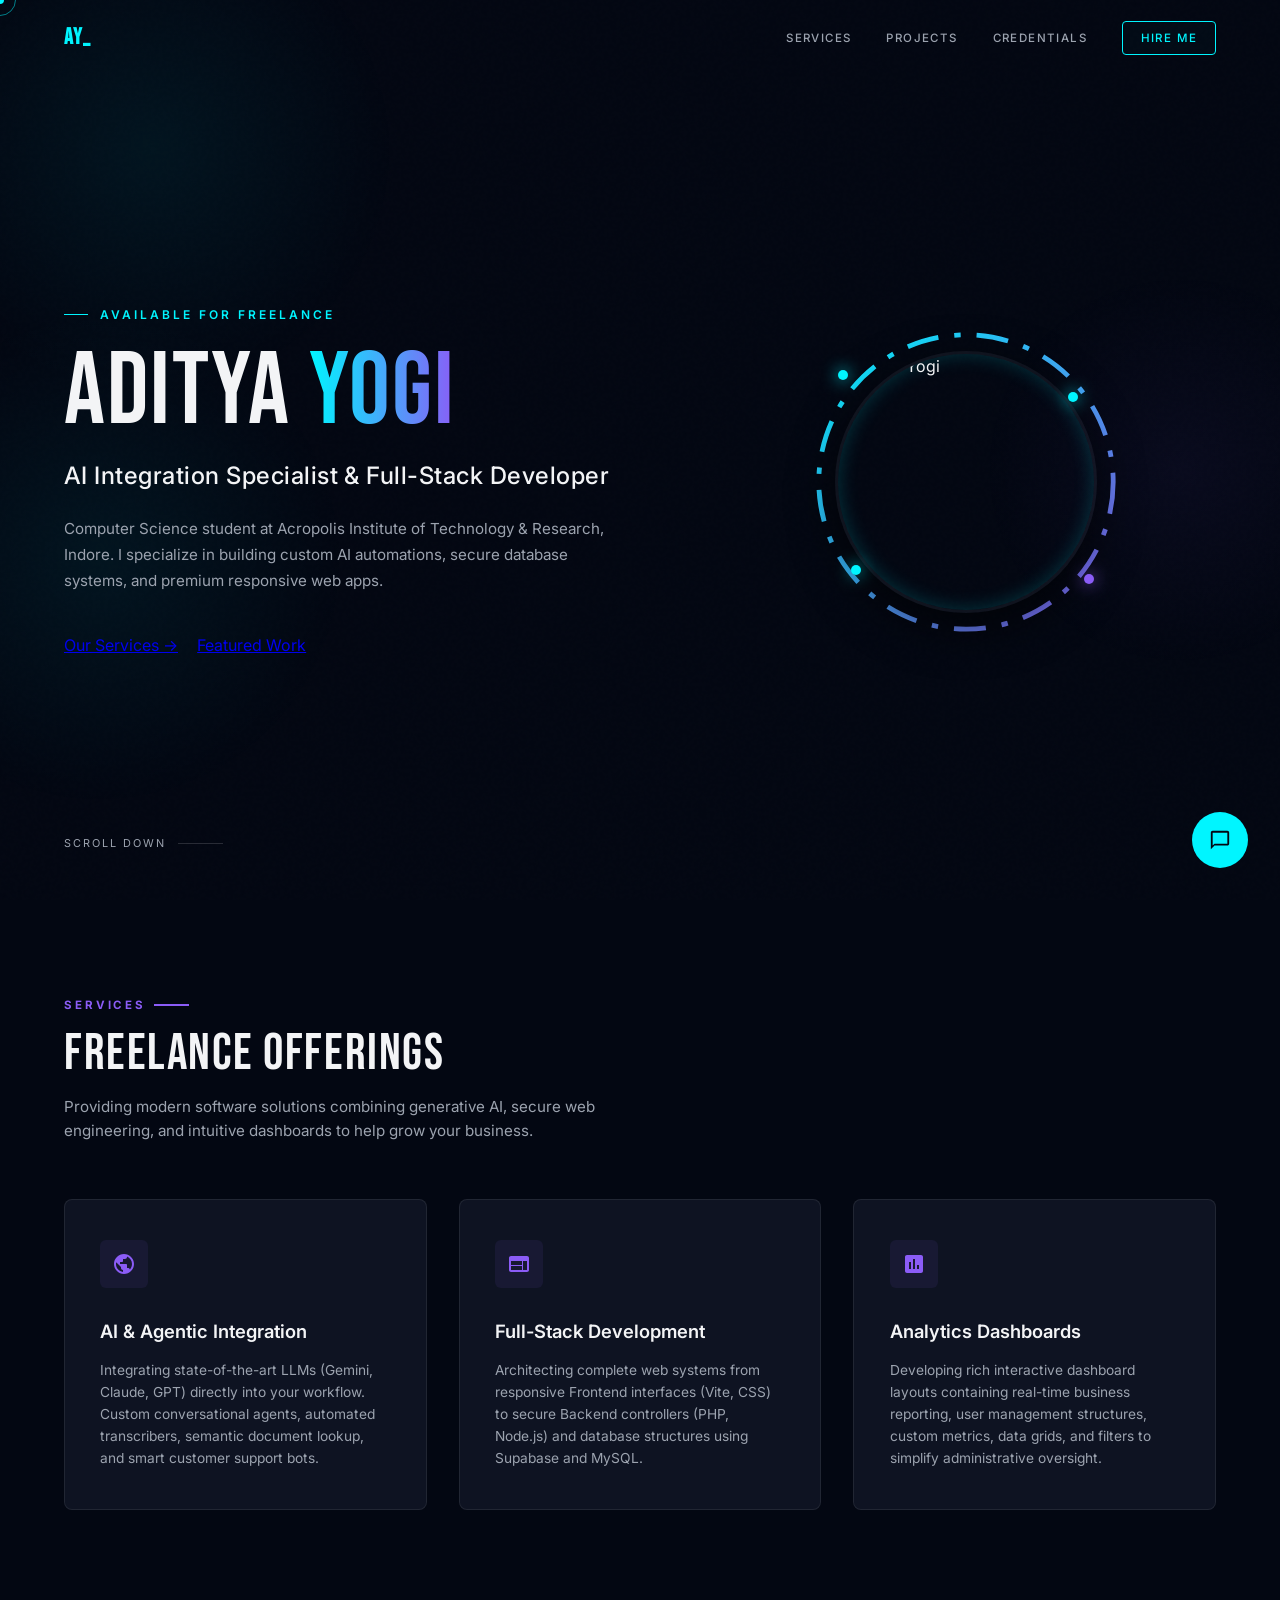
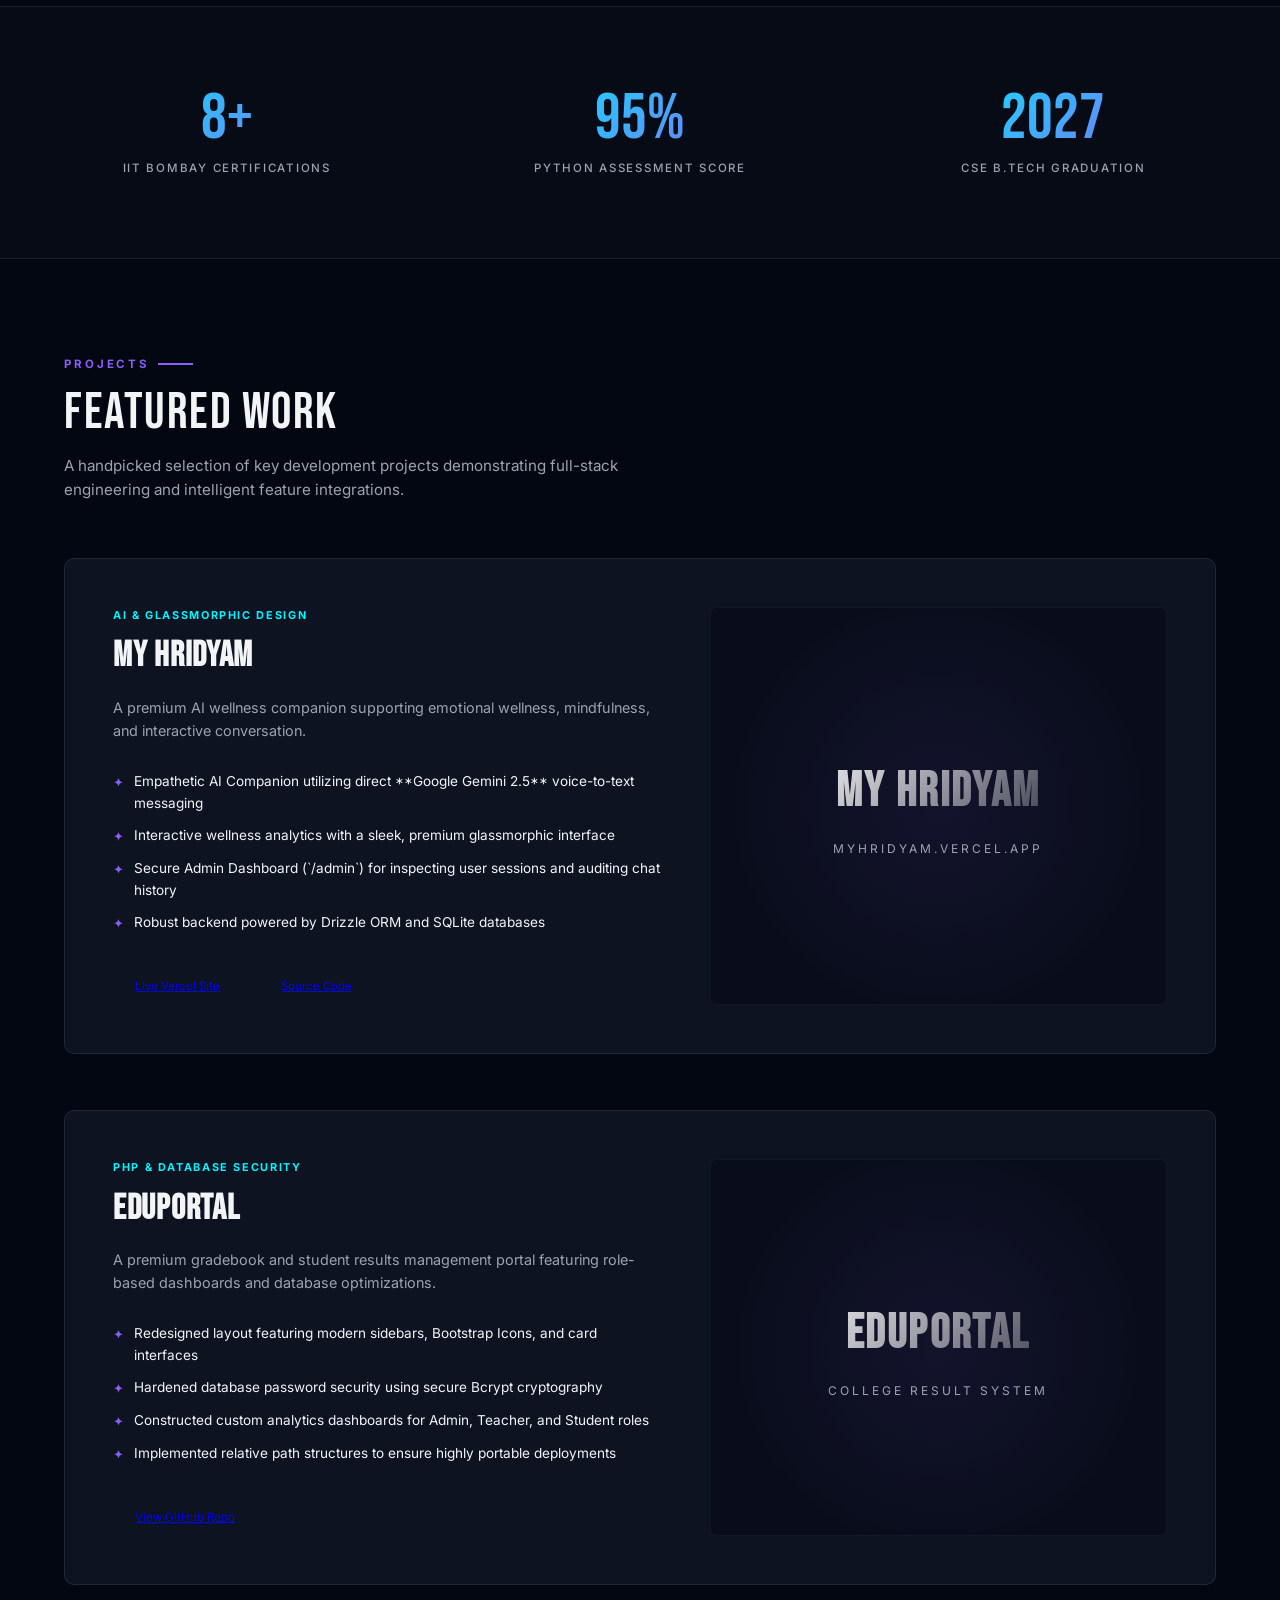
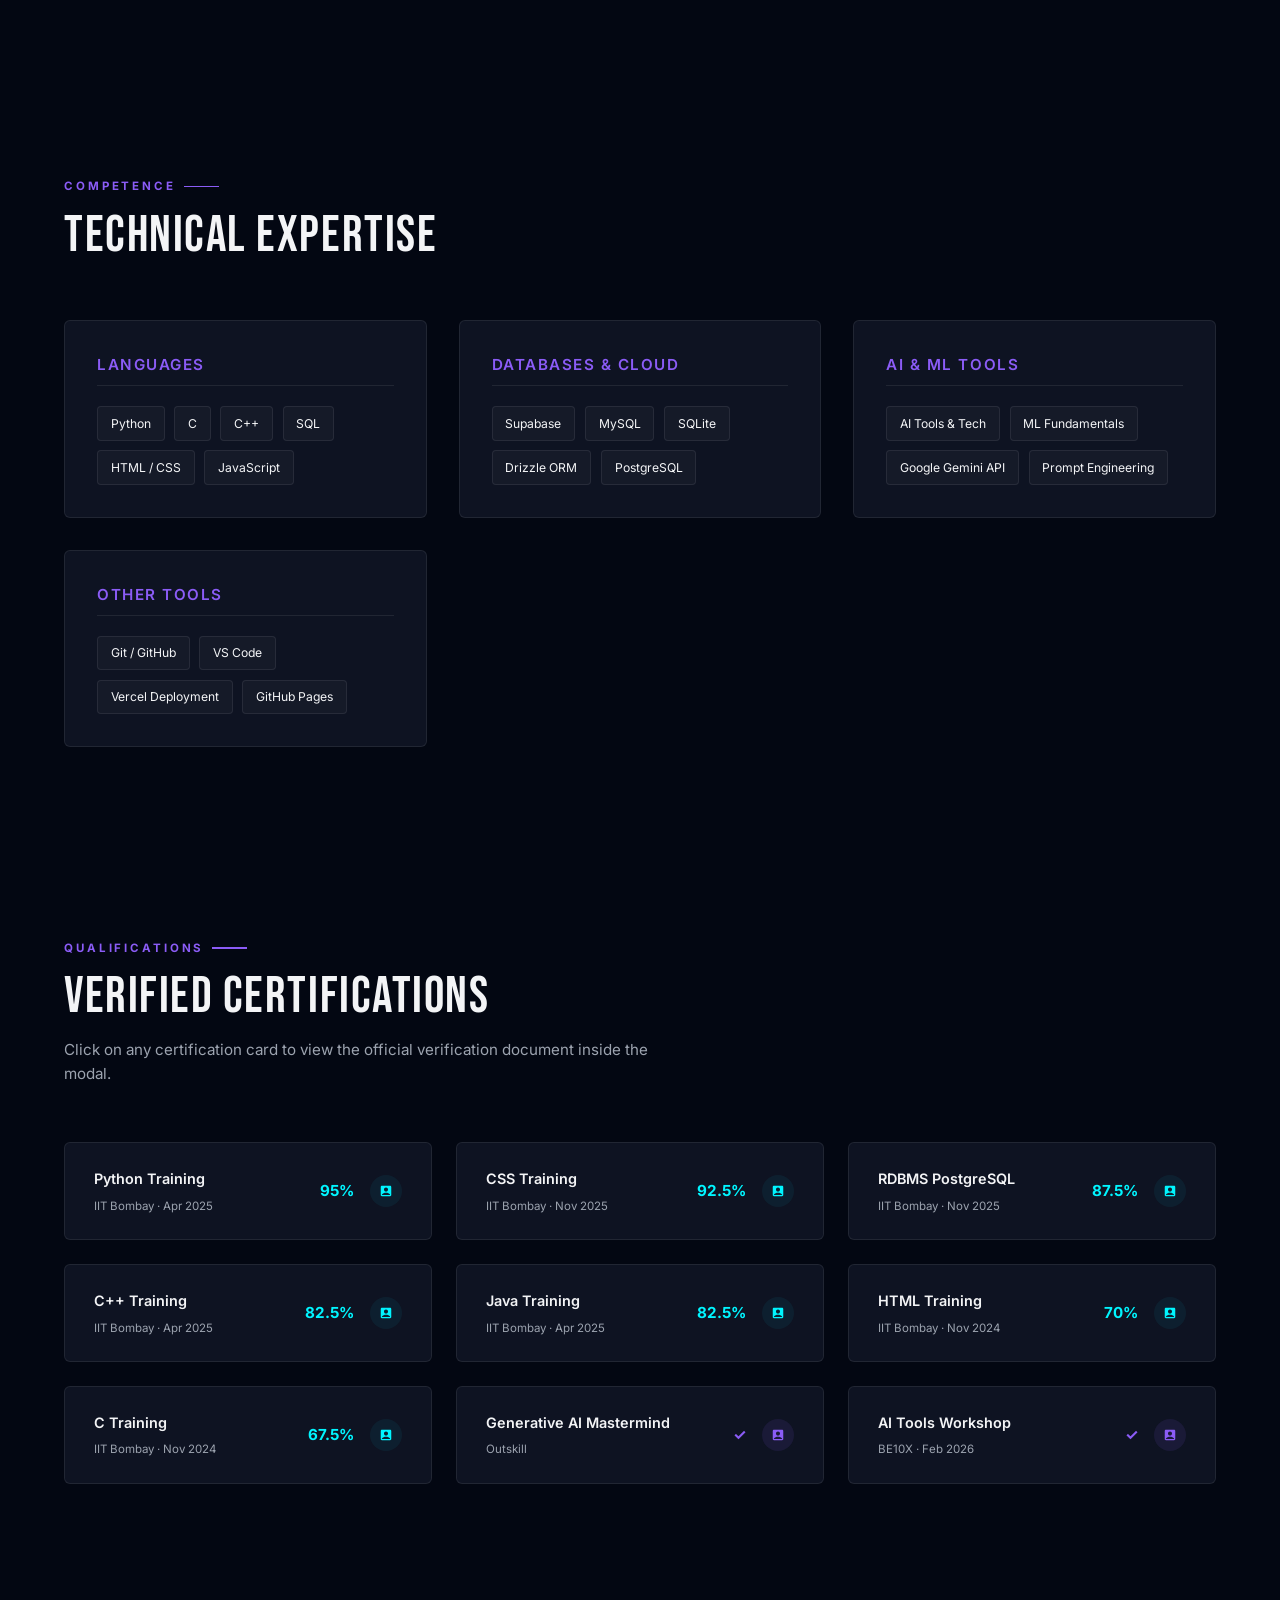
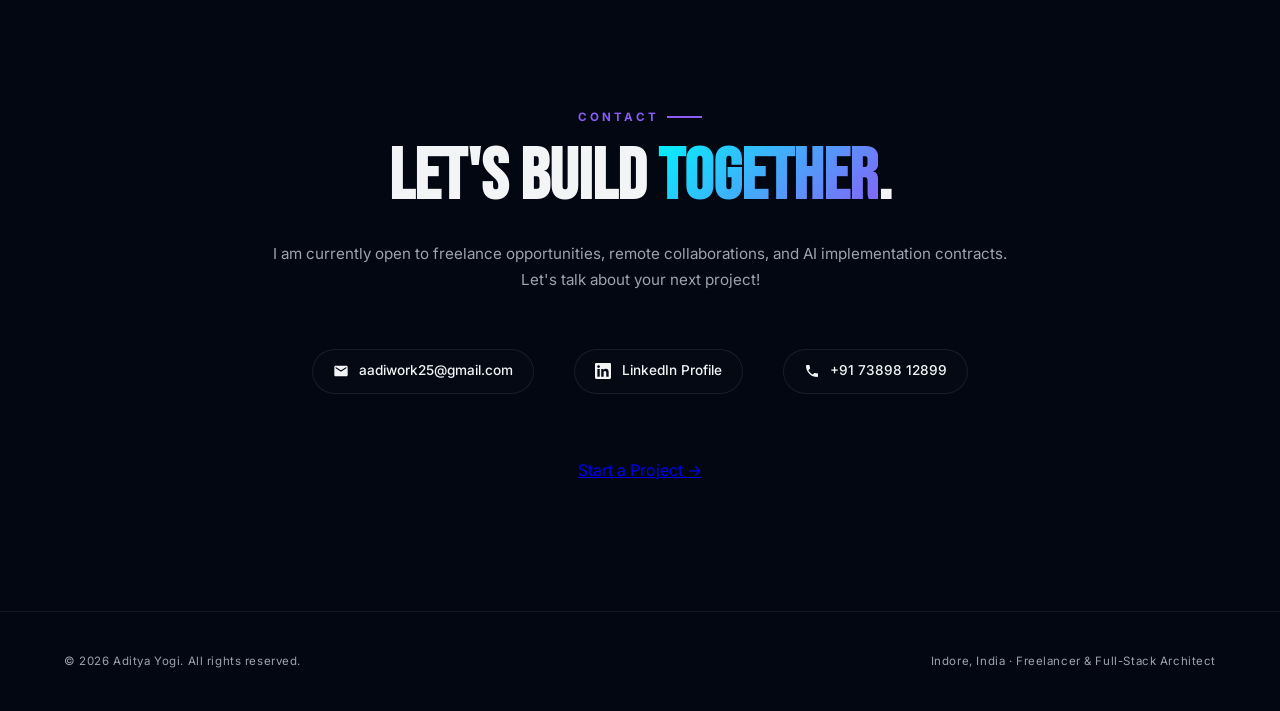
==== aditya_portfolio (2).html @ 7b8ff438 "feat: implement premium dark freelance portfolio with interactive chatbot and github avatar" ====
<!DOCTYPE html>
<html lang="en">
<head>
  <meta charset="UTF-8" />
  <meta name="viewport" content="width=device-width, initial-scale=1.0"/>
  <title>Aditya Yogi — AI Integration Specialist & Full-Stack Developer</title>
  <link href="https://fonts.googleapis.com/css2?family=Bebas+Neue&family=Inter:wght@300;400;500;600;700&display=swap" rel="stylesheet"/>
  <style>
    :root {
      --bg: #030712;
      --surface: #0b0f19;
      --surface-hover: #121829;
      --border: rgba(255, 255, 255, 0.08);
      --border-focus: #00f5ff;
      --accent: #00f5ff;
      --accent-rgb: 0, 245, 255;
      --accent2: #8b5cf6;
      --accent2-rgb: 139, 92, 246;
      --text: #f3f4f6;
      --text-muted: #9ca3af;
      --card: #0e1322;
      --font-title: 'Bebas Neue', sans-serif;
      --font-body: 'Inter', sans-serif;
    }

    *, *::before, *::after { box-sizing: border-box; margin: 0; padding: 0; }

    html { scroll-behavior: smooth; }

    body {
      background: var(--bg);
      color: var(--text);
      font-family: var(--font-body);
      overflow-x: hidden;
      cursor: none;
      line-height: 1.6;
    }

    /* Custom cursor */
    .cursor {
      width: 8px; height: 8px;
      background: var(--accent);
      border-radius: 50%;
      position: fixed; top: 0; left: 0;
      pointer-events: none;
      z-index: 9999;
      transform: translate(-50%, -50%);
      transition: transform 0.08s, width 0.2s, height 0.2s;
    }
    .cursor-ring {
      width: 32px; height: 32px;
      border: 1.5px solid var(--accent);
      border-radius: 50%;
      position: fixed; top: 0; left: 0;
      pointer-events: none;
      z-index: 9998;
      transform: translate(-50%, -50%);
      transition: transform 0.12s ease-out, width 0.3s, height 0.3s, border-color 0.3s;
      opacity: 0.5;
    }

    /* Noise overlay */
    body::before {
      content: '';
      position: fixed; inset: 0;
      background-image: url("data:image/svg+xml,%3Csvg viewBox='0 0 256 256' xmlns='http://www.w3.org/2000/svg'%3E%3Cfilter id='noise'%3E%3CfeTurbulence type='fractalNoise' baseFrequency='0.9' numOctaves='4' stitchTiles='stitch'/%3E%3C/filter%3E%3Crect width='100%25' height='100%25' filter='url(%23noise)' opacity='0.03'/%3E%3C/svg%3E");
      pointer-events: none; z-index: 0; opacity: 0.4;
    }

    /* Ambient glows */
    .radial-glow {
      position: absolute;
      width: 500px; height: 500px;
      border-radius: 50%;
      background: radial-gradient(circle, rgba(var(--accent-rgb), 0.06) 0%, transparent 70%);
      pointer-events: none;
      z-index: 0;
    }
    .radial-glow-2 {
      position: absolute;
      width: 400px; height: 400px;
      border-radius: 50%;
      background: radial-gradient(circle, rgba(var(--accent2-rgb), 0.05) 0%, transparent 70%);
      pointer-events: none;
      z-index: 0;
    }

    /* NAV */
    nav {
      position: fixed; top: 0; left: 0; right: 0;
      z-index: 100;
      padding: 1.25rem 4rem;
      display: flex; justify-content: space-between; align-items: center;
      border-bottom: 1px solid transparent;
      transition: border-color 0.3s, background 0.3s;
      backdrop-filter: blur(0px);
    }
    nav.scrolled {
      border-color: var(--border);
      background: rgba(4, 7, 18, 0.85);
      backdrop-filter: blur(16px);
    }
    .nav-logo {
      font-family: var(--font-title);
      font-weight: 800; font-size: 1.4rem;
      color: var(--accent);
      letter-spacing: 0.05em;
      text-decoration: none;
    }
    .nav-links { display: flex; gap: 2.2rem; align-items: center; }
    .nav-links a {
      color: var(--text-muted); text-decoration: none;
      font-size: 0.72rem; letter-spacing: 0.12em; text-transform: uppercase;
      font-weight: 500;
      transition: color 0.2s;
    }
    .nav-links a:hover { color: var(--accent); }
    
    .nav-links .btn-nav {
      border: 1px solid var(--accent);
      color: var(--accent);
      padding: 0.45rem 1.1rem;
      border-radius: 4px;
      transition: all 0.2s;
      background: rgba(0, 245, 255, 0.02);
    }
    .nav-links .btn-nav:hover {
      background: var(--accent);
      color: #030712;
      box-shadow: 0 0 15px rgba(0, 245, 255, 0.3);
    }

    /* SECTIONS */
    section {
      position: relative;
      z-index: 1;
      padding: 6rem 4rem;
      max-width: 1300px;
      margin: 0 auto;
    }

    /* HERO */
    #hero {
      min-height: 100vh;
      display: flex;
      flex-direction: column;
      justify-content: center;
      padding: 8rem 4rem 4rem;
      position: relative;
    }
    .hero-wrapper {
      display: grid;
      grid-template-columns: 1.1fr 0.9fr;
      gap: 2.5rem;
      align-items: center;
      width: 100%;
      z-index: 1;
    }
    .hero-content { max-width: 700px; }
    .hero-tag {
      font-size: 0.75rem; letter-spacing: 0.25em; text-transform: uppercase;
      color: var(--accent); margin-bottom: 1.25rem;
      display: flex; align-items: center; gap: 0.75rem;
      opacity: 0; transform: translateY(15px);
      animation: fadeUp 0.8s 0.2s forwards;
      font-weight: 600;
    }
    .hero-tag::before {
      content: ''; display: block; width: 24px; height: 1.5px; background: var(--accent);
    }
    h1.hero-name {
      font-family: var(--font-title);
      font-size: clamp(3.5rem, 8vw, 6.8rem);
      font-weight: 400;
      line-height: 0.95;
      letter-spacing: 0.02em;
      margin-bottom: 1rem;
      opacity: 0; transform: translateY(15px);
      animation: fadeUp 0.8s 0.4s forwards;
    }
    h1.hero-name span {
      background: linear-gradient(to right, var(--accent), var(--accent2));
      -webkit-background-clip: text;
      -webkit-text-fill-color: transparent;
    }
    .hero-title {
      font-size: clamp(1.1rem, 2vw, 1.5rem);
      font-weight: 500;
      color: var(--text);
      margin-bottom: 1.25rem;
      opacity: 0; transform: translateY(15px);
      animation: fadeUp 0.8s 0.5s forwards;
      letter-spacing: 0.02em;
    }
    .hero-desc {
      font-size: 0.95rem; color: var(--text-muted);
      max-width: 540px; line-height: 1.7;
      margin-bottom: 2.5rem;
      opacity: 0; transform: translateY(15px);
      animation: fadeUp 0.8s 0.6s forwards;
    }
    .hero-cta {
      display: flex; gap: 1.2rem; flex-wrap: wrap;
      opacity: 0; transform: translateY(15px);
      animation: fadeUp 0.8s 0.7s forwards;
    }

    /* Picture section */
    .hero-visual {
      display: flex;
      justify-content: center;
      align-items: center;
      position: relative;
      opacity: 0; transform: scale(0.95);
      animation: zoomIn 0.8s 0.5s forwards;
    }
    .avatar-container {
      position: relative;
      width: 320px;
      height: 320px;
      display: flex;
      justify-content: center;
      align-items: center;
    }
    @media (max-width: 480px) {
      .avatar-container {
        width: 250px;
        height: 250px;
      }
    }
    .avatar-frame {
      position: absolute;
      width: 82%;
      height: 82%;
      border-radius: 50%;
      overflow: hidden;
      border: 3.5px solid rgba(255, 255, 255, 0.05);
      box-shadow: 0 15px 45px rgba(0, 0, 0, 0.6), inset 0 0 20px rgba(0, 245, 255, 0.2);
      z-index: 2;
      transition: transform 0.5s cubic-bezier(0.25, 1, 0.5, 1), border-color 0.5s, box-shadow 0.5s;
    }
    .avatar-frame img {
      width: 100%;
      height: 100%;
      object-fit: cover;
      transition: transform 0.5s;
    }
    .avatar-container:hover .avatar-frame {
      border-color: var(--accent);
      transform: scale(1.03);
      box-shadow: 0 20px 50px rgba(0, 245, 255, 0.15);
    }
    .avatar-container:hover .avatar-frame img {
      transform: scale(1.08);
    }
    .avatar-glow {
      position: absolute;
      width: 100%;
      height: 100%;
      top: 0; left: 0;
      z-index: 1;
      animation: rotateGlow 22s linear infinite;
    }
    .avatar-container:hover .avatar-glow {
      animation-duration: 9s;
    }
    
    .avatar-node {
      position: absolute;
      width: 10px; height: 10px;
      background: var(--accent);
      border-radius: 50%;
      filter: drop-shadow(0 0 8px var(--accent));
      animation: floatNode 4.5s ease-in-out infinite;
      z-index: 3;
    }
    .node-1 { top: 15%; left: 10%; animation-delay: 0s; }
    .node-2 { bottom: 18%; right: 10%; background: var(--accent2); filter: drop-shadow(0 0 8px var(--accent2)); animation-delay: 1.5s; }
    .node-3 { top: 76%; left: 14%; animation-delay: 0.8s; }
    .node-4 { top: 22%; right: 15%; animation-delay: 2.2s; }

    @keyframes rotateGlow {
      from { transform: rotate(0deg); }
      to { transform: rotate(360deg); }
    }
    @keyframes floatNode {
      0%, 100% { transform: translateY(0) scale(1); opacity: 0.7; }
      50% { transform: translateY(-12px) scale(1.25); opacity: 1; }
    }
    @keyframes zoomIn {
      to { opacity: 1; transform: scale(1); }
    }

    @media (max-width: 900px) {
      .hero-wrapper {
        grid-template-columns: 1fr;
        gap: 3.5rem;
        text-align: center;
      }
      .hero-content {
        order: 1;
        margin: 0 auto;
      }
      .hero-tag {
        justify-content: center;
      }
      .hero-cta {
        justify-content: center;
      }
      .hero-visual {
        order: 2;
      }
    }
    
    .hero-scroll {
      position: absolute; bottom: 3rem; left: 4rem;
      font-size: 0.68rem; letter-spacing: 0.18em; text-transform: uppercase;
      color: var(--text-muted); display: flex; align-items: center; gap: 0.75rem;
      opacity: 0; animation: fadeUp 0.8s 1.1s forwards;
    }
    .scroll-line {
      width: 45px; height: 1.5px; background: rgba(255,255,255,0.15);
      position: relative; overflow: hidden;
    }
    .scroll-line::after {
      content: ''; position: absolute; left: -100%; top: 0;
      width: 100%; height: 100%; background: var(--accent);
      animation: scrollLine 2.5s ease-in-out infinite;
    }
    @keyframes scrollLine { 0% { left: -100%; } 50% { left: 100%; } 100% { left: 100%; } }

    @keyframes fadeUp {
      to { opacity: 1; transform: translateY(0); }
    }

    /* SECTION LAYOUTS */
    .section-header {
      margin-bottom: 3.5rem;
      display: flex;
      flex-direction: column;
    }
    .section-label {
      font-size: 0.72rem; letter-spacing: 0.25em; text-transform: uppercase;
      color: var(--accent2); margin-bottom: 0.75rem;
      font-weight: 700;
      display: flex; align-items: center; gap: 0.5rem;
    }
    .section-label::after {
      content: ''; display: block; width: 35px; height: 1.5px; background: var(--accent2);
    }
    .section-title {
      font-family: var(--font-title);
      font-size: clamp(2rem, 4.5vw, 3.2rem);
      font-weight: 400;
      letter-spacing: 0.03em;
      color: var(--text);
      line-height: 1.1;
    }
    .section-subtitle {
      font-size: 0.95rem;
      color: var(--text-muted);
      max-width: 600px;
      margin-top: 0.75rem;
    }

    /* SERVICES GRID */
    .services-grid {
      display: grid;
      grid-template-columns: repeat(auto-fit, minmax(320px, 1fr));
      gap: 2rem;
    }
    .service-card {
      background: var(--card);
      border: 1px solid var(--border);
      border-radius: 8px;
      padding: 2.5rem 2.2rem;
      transition: all 0.3s cubic-bezier(0.25, 0.8, 0.25, 1);
      position: relative;
      overflow: hidden;
    }
    .service-card::before {
      content: '';
      position: absolute; top: 0; left: 0; right: 0; height: 3px;
      background: linear-gradient(90deg, var(--accent), var(--accent2));
      opacity: 0;
      transition: opacity 0.3s;
    }
    .service-card:hover {
      transform: translateY(-5px);
      border-color: rgba(0, 245, 255, 0.25);
      box-shadow: 0 12px 30px rgba(0, 0, 0, 0.4);
    }
    .service-card:hover::before {
      opacity: 1;
    }
    .service-icon {
      width: 48px; height: 48px;
      background: rgba(139, 92, 246, 0.08);
      border-radius: 6px;
      display: flex; align-items: center; justify-content: center;
      margin-bottom: 1.8rem;
      color: var(--accent2);
      transition: background 0.3s, color 0.3s;
    }
    .service-card:hover .service-icon {
      background: rgba(0, 245, 255, 0.1);
      color: var(--accent);
    }
    .service-icon svg {
      width: 24px; height: 24px;
      fill: currentColor;
    }
    .service-card-title {
      font-size: 1.15rem;
      font-weight: 600;
      color: var(--text);
      margin-bottom: 0.8rem;
    }
    .service-card-desc {
      font-size: 0.86rem;
      color: var(--text-muted);
      line-height: 1.6;
    }

    /* STATS GRID */
    .stats-section {
      background: rgba(11, 15, 25, 0.6);
      border-top: 1px solid var(--border);
      border-bottom: 1px solid var(--border);
      padding: 4rem 2rem;
      backdrop-filter: blur(8px);
    }
    .stats-grid {
      max-width: 1200px;
      margin: 0 auto;
      display: grid;
      grid-template-columns: repeat(auto-fit, minmax(220px, 1fr));
      gap: 2.5rem;
      text-align: center;
    }
    .stat-card {
      padding: 1rem;
    }
    .stat-num {
      font-family: var(--font-title);
      font-size: clamp(3rem, 5vw, 4.2rem);
      color: var(--accent);
      line-height: 1;
      margin-bottom: 0.5rem;
      background: linear-gradient(135deg, var(--accent), var(--accent2));
      -webkit-background-clip: text;
      -webkit-text-fill-color: transparent;
    }
    .stat-label {
      font-size: 0.72rem;
      letter-spacing: 0.15em;
      text-transform: uppercase;
      color: var(--text-muted);
      font-weight: 500;
    }

    /* PROJECTS */
    .projects-grid {
      display: flex;
      flex-direction: column;
      gap: 3.5rem;
    }
    .project-card {
      background: var(--card);
      border: 1px solid var(--border);
      border-radius: 10px;
      padding: 3rem;
      transition: all 0.3s ease;
      display: grid;
      grid-template-columns: 1.2fr 1fr;
      gap: 3rem;
      position: relative;
    }
    @media (max-width: 900px) {
      .project-card {
        grid-template-columns: 1fr;
        gap: 2rem;
        padding: 2.2rem;
      }
    }
    .project-card:hover {
      border-color: rgba(139, 92, 246, 0.25);
      box-shadow: 0 15px 35px rgba(0, 0, 0, 0.5);
    }
    .project-info {
      display: flex;
      flex-direction: column;
      justify-content: center;
    }
    .project-tag {
      font-size: 0.68rem;
      text-transform: uppercase;
      letter-spacing: 0.15em;
      color: var(--accent);
      font-weight: 700;
      margin-bottom: 0.8rem;
    }
    .project-name {
      font-family: var(--font-title);
      font-size: 2.2rem;
      color: var(--text);
      line-height: 1.1;
      margin-bottom: 1.25rem;
      letter-spacing: 0.02em;
    }
    .project-desc {
      font-size: 0.9rem;
      color: var(--text-muted);
      margin-bottom: 1.8rem;
      line-height: 1.6;
    }
    .project-points {
      list-style: none;
      font-size: 0.85rem;
      color: var(--text);
      display: flex;
      flex-direction: column;
      gap: 0.65rem;
      margin-bottom: 2rem;
    }
    .project-points li {
      display: flex;
      gap: 0.65rem;
      align-items: flex-start;
    }
    .project-points li::before {
      content: '✦';
      color: var(--accent2);
      font-size: 0.8rem;
      margin-top: 2px;
    }
    .project-links {
      display: flex;
      gap: 1rem;
    }
    .project-links .btn {
      padding: 0.65rem 1.4rem;
      font-size: 0.72rem;
    }
    .project-visual {
      background: rgba(4, 7, 18, 0.4);
      border: 1px solid rgba(255, 255, 255, 0.04);
      border-radius: 6px;
      display: flex;
      align-items: center;
      justify-content: center;
      position: relative;
      overflow: hidden;
      min-height: 250px;
    }
    .project-visual::after {
      content: '';
      position: absolute; inset: 0;
      background: radial-gradient(circle at center, rgba(139, 92, 246, 0.08) 0%, transparent 70%);
      pointer-events: none;
    }
    .project-visual-text {
      text-align: center;
      z-index: 1;
      padding: 1.5rem;
    }
    .project-visual-text h3 {
      font-family: var(--font-title);
      font-size: 3rem;
      letter-spacing: 0.05em;
      background: linear-gradient(135deg, rgba(255,255,255,0.9), rgba(255,255,255,0.2));
      -webkit-background-clip: text;
      -webkit-text-fill-color: transparent;
      margin-bottom: 0.5rem;
    }
    .project-visual-text p {
      font-size: 0.75rem;
      text-transform: uppercase;
      letter-spacing: 0.25em;
      color: var(--text-muted);
    }

    /* SKILLS */
    .skills-grid {
      display: grid;
      grid-template-columns: repeat(auto-fit, minmax(280px, 1fr));
      gap: 2rem;
    }
    .skill-group {
      background: var(--card);
      border: 1px solid var(--border);
      border-radius: 6px;
      padding: 2rem;
    }
    .skill-group-title {
      font-size: 0.95rem;
      font-weight: 600;
      text-transform: uppercase;
      letter-spacing: 0.1em;
      color: var(--accent2);
      margin-bottom: 1.25rem;
      border-bottom: 1px solid var(--border);
      padding-bottom: 0.5rem;
    }
    .skill-tags {
      display: flex;
      flex-wrap: wrap;
      gap: 0.6rem;
    }
    .tag {
      font-size: 0.76rem;
      padding: 0.4rem 0.8rem;
      background: rgba(255, 255, 255, 0.03);
      border: 1px solid var(--border);
      border-radius: 4px;
      color: var(--text);
      transition: all 0.2s;
    }
    .tag:hover {
      border-color: var(--accent);
      background: rgba(0, 245, 255, 0.02);
      color: var(--accent);
    }

    /* CERTIFICATIONS */
    .cert-grid {
      display: grid;
      grid-template-columns: repeat(auto-fit, minmax(340px, 1fr));
      gap: 1.5rem;
    }
    @media (max-width: 480px) {
      .cert-grid {
        grid-template-columns: 1fr;
      }
    }
    .cert-card {
      background: var(--card);
      border: 1px solid var(--border);
      border-radius: 6px;
      padding: 1.5rem 1.8rem;
      display: flex;
      justify-content: space-between;
      align-items: center;
      transition: all 0.25s ease;
      cursor: none;
    }
    .cert-card:hover {
      transform: scale(1.02);
      border-color: var(--accent);
      box-shadow: 0 8px 24px rgba(0, 245, 255, 0.08);
    }
    .cert-card-left {
      display: flex;
      flex-direction: column;
      gap: 0.4rem;
    }
    .cert-name {
      font-size: 0.9rem;
      font-weight: 600;
      color: var(--text);
    }
    .cert-issuer {
      font-size: 0.72rem;
      color: var(--text-muted);
    }
    .cert-card-right {
      display: flex;
      align-items: center;
      gap: 1rem;
    }
    .cert-score {
      font-size: 0.95rem;
      font-weight: 700;
      color: var(--accent);
    }
    .cert-view-icon {
      width: 32px; height: 32px;
      background: rgba(0, 245, 255, 0.06);
      border-radius: 50%;
      display: flex; align-items: center; justify-content: center;
      transition: all 0.2s;
    }
    .cert-card:hover .cert-view-icon {
      background: var(--accent);
    }
    .cert-view-icon svg {
      width: 14px; height: 14px;
      fill: var(--accent);
      transition: fill 0.2s;
    }
    .cert-card:hover .cert-view-icon svg {
      fill: #030712;
    }

    /* Certificate Modal */
    .cert-modal-overlay {
      position: fixed; inset: 0;
      background: rgba(3, 7, 18, 0.85);
      backdrop-filter: blur(8px);
      z-index: 10000;
      display: flex; align-items: center; justify-content: center;
      opacity: 0; pointer-events: none;
      transition: opacity 0.3s ease;
      padding: 1.5rem;
    }
    .cert-modal-overlay.open {
      opacity: 1; pointer-events: all;
    }
    .cert-modal {
      background: var(--card);
      border: 1px solid var(--border);
      border-radius: 8px;
      max-width: 800px;
      width: 100%;
      overflow: hidden;
      transform: scale(0.95);
      transition: transform 0.3s cubic-bezier(0.34, 1.56, 0.64, 1);
      box-shadow: 0 25px 50px -12px rgba(0, 0, 0, 0.7);
    }
    .cert-modal-overlay.open .cert-modal {
      transform: scale(1);
    }
    .cert-modal-header {
      padding: 1rem 1.5rem;
      border-bottom: 1px solid var(--border);
      display: flex; justify-content: space-between; align-items: center;
      background: var(--surface);
    }
    .cert-modal-title {
      font-size: 0.95rem;
      font-weight: 600;
      color: var(--text);
    }
    .cert-modal-close {
      background: none; border: none; cursor: none;
      color: var(--text-muted); font-size: 1.2rem;
      transition: color 0.2s;
    }
    .cert-modal-close:hover { color: var(--accent); }
    .cert-modal-body {
      padding: 1.5rem;
      display: flex; justify-content: center;
      background: #030712;
    }
    .cert-modal-body img {
      width: 100%; height: auto; max-height: 70vh;
      object-fit: contain;
      border-radius: 4px;
    }

    /* CONTACT */
    #contact {
      padding: 8rem 4rem;
      text-align: center;
      position: relative;
    }
    .contact-inner {
      max-width: 750px;
      margin: 0 auto;
      z-index: 1;
      position: relative;
    }
    .contact-title {
      font-family: var(--font-title);
      font-size: clamp(3rem, 6vw, 4.5rem);
      line-height: 1.1;
      color: var(--text);
      margin-bottom: 1.5rem;
    }
    .contact-title span {
      background: linear-gradient(135deg, var(--accent), var(--accent2));
      -webkit-background-clip: text;
      -webkit-text-fill-color: transparent;
    }
    .contact-desc {
      font-size: 0.95rem;
      color: var(--text-muted);
      margin-bottom: 3.5rem;
      line-height: 1.7;
    }
    .contact-links {
      display: flex;
      justify-content: center;
      gap: 2.5rem;
      flex-wrap: wrap;
      margin-bottom: 4rem;
    }
    .contact-link {
      color: var(--text);
      text-decoration: none;
      font-size: 0.85rem;
      font-weight: 500;
      display: flex;
      align-items: center;
      gap: 0.65rem;
      transition: all 0.25s;
      cursor: none;
      padding: 0.65rem 1.25rem;
      border: 1px solid var(--border);
      border-radius: 30px;
      background: rgba(255, 255, 255, 0.01);
    }
    .contact-link:hover {
      border-color: var(--accent);
      color: var(--accent);
      box-shadow: 0 4px 15px rgba(0, 245, 255, 0.08);
      transform: translateY(-2px);
    }
    .contact-link svg {
      width: 16px; height: 16px;
      fill: currentColor;
    }

    /* FOOTER */
    footer {
      border-top: 1px solid var(--border);
      padding: 2.5rem 4rem;
      display: flex;
      justify-content: space-between;
      align-items: center;
      max-width: 1300px;
      margin: 0 auto;
      color: var(--text-muted);
      font-size: 0.72rem;
      letter-spacing: 0.05em;
    }
    @media (max-width: 600px) {
      footer {
        flex-direction: column;
        gap: 1rem;
        text-align: center;
        padding: 2rem;
      }
    }

    /* ── CHATBOT ── */
    /* Launcher */
    #chat-launcher {
      position: fixed; bottom: 2rem; right: 2rem; z-index: 1000;
      width: 56px; height: 56px; border-radius: 50%;
      background: var(--accent); border: none; cursor: none;
      display: flex; align-items: center; justify-content: center;
      box-shadow: 0 0 0 0 rgba(0, 245, 255, 0.4);
      animation: chatPulse 2.5s ease-in-out infinite;
      transition: transform 0.2s cubic-bezier(0.25, 0.8, 0.25, 1);
    }
    #chat-launcher:hover { transform: scale(1.08); }
    #chat-launcher svg { width: 22px; height: 22px; fill: #030712; }
    @keyframes chatPulse {
      0%, 100% { box-shadow: 0 0 0 0 rgba(0, 245, 255, 0.35); }
      50% { box-shadow: 0 0 0 12px rgba(0, 245, 255, 0); }
    }

    /* Window */
    #chat-window {
      position: fixed; bottom: 6rem; right: 2rem; z-index: 999;
      width: 360px; max-height: 520px;
      background: var(--surface);
      border: 1px solid var(--border);
      border-radius: 12px;
      display: flex; flex-direction: column;
      box-shadow: 0 24px 60px rgba(0,0,0,0.6);
      transform: scale(0.92) translateY(16px);
      opacity: 0; pointer-events: none;
      transition: transform 0.25s cubic-bezier(.34,1.56,.64,1), opacity 0.2s;
      overflow: hidden;
    }
    #chat-window.open { transform: scale(1) translateY(0); opacity: 1; pointer-events: all; }

    /* Header */
    .chat-header {
      padding: 1rem 1.25rem;
      border-bottom: 1px solid var(--border);
      display: flex; align-items: center; gap: 0.75rem;
      background: rgba(11, 15, 25, 0.7);
    }
    .chat-avatar {
      width: 36px; height: 36px; border-radius: 50%;
      background: linear-gradient(135deg, var(--accent), var(--accent2));
      display: flex; align-items: center; justify-content: center;
      font-family: var(--font-title); font-size: 1.15rem; color: #030712;
      flex-shrink: 0;
    }
    .chat-header-info { flex: 1; }
    .chat-header-name { font-size: 0.82rem; font-weight: 600; color: var(--text); }
    .chat-header-status {
      font-size: 0.65rem; color: var(--text-muted);
      display: flex; align-items: center; gap: 0.3rem; margin-top: 1px;
    }
    .status-dot {
      width: 5px; height: 5px; border-radius: 50%; background: #10b981;
      animation: blink 2s infinite;
    }
    @keyframes blink { 0%, 100%{opacity:1} 50%{opacity:0.4} }
    .chat-close {
      background: none; border: none; cursor: none;
      color: var(--text-muted); font-size: 1.1rem;
      padding: 0.25rem; transition: color 0.2s;
    }
    .chat-close:hover { color: var(--text); }

    /* Messages */
    .chat-messages {
      flex: 1; overflow-y: auto; padding: 1rem;
      display: flex; flex-direction: column; gap: 0.75rem;
      scroll-behavior: smooth;
      background: var(--bg);
    }
    .chat-messages::-webkit-scrollbar { width: 4px; }
    .chat-messages::-webkit-scrollbar-track { background: transparent; }
    .chat-messages::-webkit-scrollbar-thumb { background: var(--border); border-radius: 2px; }

    .msg { display: flex; gap: 0.5rem; max-width: 88%; animation: msgIn 0.25s ease-out; }
    @keyframes msgIn { from { opacity:0; transform: translateY(6px); } to { opacity:1; transform:none; } }
    .msg.user { align-self: flex-end; flex-direction: row-reverse; }
    .msg-bubble {
      padding: 0.6rem 0.85rem;
      border-radius: 10px;
      font-size: 0.78rem; line-height: 1.5;
    }
    .msg.bot .msg-bubble {
      background: var(--surface); color: var(--text);
      border: 1px solid var(--border);
      border-bottom-left-radius: 3px;
    }
    .msg.user .msg-bubble {
      background: var(--accent); color: #030712;
      font-weight: 500;
      border-bottom-right-radius: 3px;
    }

    /* Typing indicator */
    .typing-dots { display: flex; gap: 4px; padding: 0.6rem 0.85rem; }
    .typing-dots span {
      width: 5px; height: 5px; background: var(--text-muted);
      border-radius: 50%; animation: dot 1.2s infinite;
    }
    .typing-dots span:nth-child(2) { animation-delay: 0.2s; }
    .typing-dots span:nth-child(3) { animation-delay: 0.4s; }
    @keyframes dot { 0%,80%,100%{transform:scale(1);opacity:0.5} 40%{transform:scale(1.25);opacity:1} }

    /* Suggestions */
    .chat-suggestions {
      padding: 0.6rem 0.85rem;
      display: flex; gap: 0.4rem; flex-wrap: wrap;
      border-top: 1px solid var(--border);
      background: var(--surface);
    }
    .suggestion-chip {
      font-size: 0.65rem; padding: 0.35rem 0.7rem;
      border: 1px solid var(--border); border-radius: 20px;
      background: none; color: var(--text-muted); cursor: none;
      transition: all 0.2s; white-space: nowrap;
      font-weight: 500;
    }
    .suggestion-chip:hover { border-color: var(--accent); color: var(--accent); background: rgba(0, 245, 255, 0.01); }

    /* Input */
    .chat-input-row {
      padding: 0.65rem 0.85rem;
      display: flex; gap: 0.5rem; align-items: center;
      border-top: 1px solid var(--border);
      background: rgba(11, 15, 25, 0.9);
    }
    #chat-input {
      flex: 1; background: var(--bg);
      border: 1px solid var(--border); border-radius: 6px;
      padding: 0.5rem 0.75rem;
      font-family: var(--font-body); font-size: 0.78rem;
      color: var(--text); outline: none;
      transition: border-color 0.2s;
    }
    #chat-input::placeholder { color: var(--text-muted); }
    #chat-input:focus { border-color: var(--accent); }
    #chat-send {
      width: 32px; height: 32px; border-radius: 6px;
      background: var(--accent); border: none; cursor: none;
      display: flex; align-items: center; justify-content: center;
      transition: background 0.2s, transform 0.1s; flex-shrink: 0;
    }
    #chat-send:hover { background: #5df7ff; transform: scale(1.05); }
    #chat-send svg { width: 14px; height: 14px; fill: #030712; }

    /* Quick Links inside Chat */
    .chat-link-btn {
      display: inline-flex;
      align-items: center;
      gap: 0.4rem;
      padding: 0.4rem 0.75rem;
      background: rgba(139, 92, 246, 0.1);
      border: 1px solid rgba(139, 92, 246, 0.25);
      border-radius: 4px;
      color: #c084fc;
      text-decoration: none;
      font-size: 0.72rem;
      font-weight: 600;
      margin-top: 0.5rem;
      margin-right: 0.4rem;
      transition: all 0.2s;
      cursor: none;
    }
    .chat-link-btn:hover {
      background: var(--accent2);
      color: #fff;
    }
    
    /* Reveal effect styles */
    .reveal {
      opacity: 0;
      transform: translateY(30px);
      transition: opacity 0.8s ease-out, transform 0.8s ease-out;
    }
    .reveal.visible {
      opacity: 1;
      transform: translateY(0);
    }

    @media (max-width: 768px) {
      nav { padding: 1.25rem 2rem; }
      section { padding: 4rem 2rem; }
      #hero { padding: 6rem 2rem 3rem; }
      .hero-scroll { left: 2rem; }
    }
    @media (max-width: 480px) {
      #chat-window { width: calc(100vw - 2rem); right: 1rem; bottom: 5.5rem; }
      #chat-launcher { bottom: 1.2rem; right: 1.2rem; }
    }
  </style>
</head>
<body>

  <!-- Custom Cursor -->
  <div class="cursor" id="cursor"></div>
  <div class="cursor-ring" id="cursorRing"></div>

  <!-- Ambient Glows -->
  <div class="radial-glow" style="top: -100px; left: -100px;"></div>
  <div class="radial-glow-2" style="top: 30%; right: -100px;"></div>
  <div class="radial-glow" style="bottom: 10%; left: -150px;"></div>

  <!-- NAVBAR -->
  <nav id="navbar">
    <a href="#" class="nav-logo">AY_</a>
    <div class="nav-links">
      <a href="#services">Services</a>
      <a href="#projects">Projects</a>
      <a href="#certifications">Credentials</a>
      <a href="#contact" class="btn-nav">Hire Me</a>
    </div>
  </nav>

  <!-- HERO -->
  <section id="hero">
    <div class="hero-wrapper">
      <div class="hero-content">
        <div class="hero-tag">Available for Freelance</div>
        <h1 class="hero-name">Aditya <span>Yogi</span></h1>
        <div class="hero-title">AI Integration Specialist & Full-Stack Developer</div>
        <p class="hero-desc">
          Computer Science student at Acropolis Institute of Technology & Research, Indore. I specialize in building custom AI automations, secure database systems, and premium responsive web apps.
        </p>
        <div class="hero-cta">
          <a href="#services" class="btn btn-primary">Our Services →</a>
          <a href="#projects" class="btn btn-secondary">Featured Work</a>
        </div>
      </div>
      <div class="hero-visual">
        <div class="avatar-container">
          <div class="avatar-node node-1"></div>
          <div class="avatar-node node-2"></div>
          <div class="avatar-node node-3"></div>
          <div class="avatar-node node-4"></div>
          <svg class="avatar-glow" viewBox="0 0 100 100">
            <circle cx="50" cy="50" r="46" stroke="url(#cyan-purple)" stroke-width="1.5" fill="none" stroke-dasharray="10 5 2 5" />
            <defs>
              <linearGradient id="cyan-purple" x1="0%" y1="0%" x2="100%" y2="100%">
                <stop offset="0%" stop-color="var(--accent)" />
                <stop offset="100%" stop-color="var(--accent2)" />
              </linearGradient>
            </defs>
          </svg>
          <div class="avatar-frame">
            <img src="https://github.com/yogiaditya05.png" alt="Aditya Yogi" />
          </div>
        </div>
      </div>
    </div>
    <div class="hero-scroll">
      <span>Scroll Down</span>
      <div class="scroll-line"></div>
    </div>
  </section>

  <!-- SERVICES -->
  <section id="services">
    <div class="section-header reveal">
      <div class="section-label">Services</div>
      <h2 class="section-title">Freelance Offerings</h2>
      <p class="section-subtitle">
        Providing modern software solutions combining generative AI, secure web engineering, and intuitive dashboards to help grow your business.
      </p>
    </div>
    <div class="services-grid reveal">
      <div class="service-card">
        <div class="service-icon">
          <svg viewBox="0 0 24 24"><path d="M12 2C6.48 2 2 6.48 2 12s4.48 10 10 10 10-4.48 10-10S17.52 2 12 2zm-1 17.93c-3.95-.49-7-3.85-7-7.93 0-.62.08-1.21.21-1.79L9 15v1c0 1.1.9 2 2 2v1.93zm6.9-2.54c-.26-.81-1-1.39-1.9-1.39h-1v-3c0-.55-.45-1-1-1H8v-2h2c.55 0 1-.45 1-1V7h2c1.1 0 2-.9 2-2v-.41c2.93 1.19 5 4.06 5 7.41 0 2.08-.8 3.97-2.1 5.39z"/></svg>
        </div>
        <div class="service-card-title">AI & Agentic Integration</div>
        <div class="service-card-desc">
          Integrating state-of-the-art LLMs (Gemini, Claude, GPT) directly into your workflow. Custom conversational agents, automated transcribers, semantic document lookup, and smart customer support bots.
        </div>
      </div>
      <div class="service-card">
        <div class="service-icon">
          <svg viewBox="0 0 24 24"><path d="M20 4H4c-1.1 0-1.99.9-1.99 2L2 18c0 1.1.9 2 2 2h16c1.1 0 2-.9 2-2V6c0-1.1-.9-2-2-2zm-5 14H4v-4h11v4zm0-5H4V9h11v4zm5 5h-4V9h4v9z"/></svg>
        </div>
        <div class="service-card-title">Full-Stack Development</div>
        <div class="service-card-desc">
          Architecting complete web systems from responsive Frontend interfaces (Vite, CSS) to secure Backend controllers (PHP, Node.js) and database structures using Supabase and MySQL.
        </div>
      </div>
      <div class="service-card">
        <div class="service-icon">
          <svg viewBox="0 0 24 24"><path d="M19 3H5c-1.1 0-2 .9-2 2v14c0 1.1.9 2 2 2h14c1.1 0 2-.9 2-2V5c0-1.1-.9-2-2-2zM9 17H7v-7h2v7zm4 0h-2V7h2v10zm4 0h-2v-4h2v4z"/></svg>
        </div>
        <div class="service-card-title">Analytics Dashboards</div>
        <div class="service-card-desc">
          Developing rich interactive dashboard layouts containing real-time business reporting, user management structures, custom metrics, data grids, and filters to simplify administrative oversight.
        </div>
      </div>
    </div>
  </section>

  <!-- STATS -->
  <section class="stats-section">
    <div class="stats-grid">
      <div class="stat-card">
        <div class="stat-num">8+</div>
        <div class="stat-label">IIT Bombay Certifications</div>
      </div>
      <div class="stat-card">
        <div class="stat-num">95%</div>
        <div class="stat-label">Python Assessment Score</div>
      </div>
      <div class="stat-card">
        <div class="stat-num">2027</div>
        <div class="stat-label">CSE B.Tech Graduation</div>
      </div>
    </div>
  </section>

  <!-- PROJECTS -->
  <section id="projects">
    <div class="section-header reveal">
      <div class="section-label">Projects</div>
      <h2 class="section-title">Featured Work</h2>
      <p class="section-subtitle">
        A handpicked selection of key development projects demonstrating full-stack engineering and intelligent feature integrations.
      </p>
    </div>
    <div class="projects-grid">
      <!-- Project 1 -->
      <div class="project-card reveal">
        <div class="project-info">
          <div class="project-tag">AI & Glassmorphic Design</div>
          <h3 class="project-name">My Hridyam</h3>
          <p class="project-desc">
            A premium AI wellness companion supporting emotional wellness, mindfulness, and interactive conversation.
          </p>
          <ul class="project-points">
            <li>Empathetic AI Companion utilizing direct **Google Gemini 2.5** voice-to-text messaging</li>
            <li>Interactive wellness analytics with a sleek, premium glassmorphic interface</li>
            <li>Secure Admin Dashboard (`/admin`) for inspecting user sessions and auditing chat history</li>
            <li>Robust backend powered by Drizzle ORM and SQLite databases</li>
          </ul>
          <div class="project-links">
            <a href="https://myhridyam.vercel.app" target="_blank" class="btn btn-primary">Live Vercel Site</a>
            <a href="https://github.com/yogiaditya05/My-Hridyam" target="_blank" class="btn btn-secondary">Source Code</a>
          </div>
        </div>
        <div class="project-visual">
          <div class="project-visual-text">
            <h3>MY HRIDYAM</h3>
            <p>myhridyam.vercel.app</p>
          </div>
        </div>
      </div>

      <!-- Project 2 -->
      <div class="project-card reveal">
        <div class="project-info">
          <div class="project-tag">PHP & Database Security</div>
          <h3 class="project-name">EduPortal</h3>
          <p class="project-desc">
            A premium gradebook and student results management portal featuring role-based dashboards and database optimizations.
          </p>
          <ul class="project-points">
            <li>Redesigned layout featuring modern sidebars, Bootstrap Icons, and card interfaces</li>
            <li>Hardened database password security using secure Bcrypt cryptography</li>
            <li>Constructed custom analytics dashboards for Admin, Teacher, and Student roles</li>
            <li>Implemented relative path structures to ensure highly portable deployments</li>
          </ul>
          <div class="project-links">
            <a href="https://github.com/yogiaditya05/college-result-" target="_blank" class="btn btn-primary">View GitHub Repo</a>
          </div>
        </div>
        <div class="project-visual">
          <div class="project-visual-text">
            <h3>EDUPORTAL</h3>
            <p>COLLEGE RESULT SYSTEM</p>
          </div>
        </div>
      </div>
    </div>
  </section>

  <!-- SKILLS -->
  <section id="skills">
    <div class="section-header reveal">
      <div class="section-label">Competence</div>
      <h2 class="section-title">Technical Expertise</h2>
    </div>
    <div class="skills-grid reveal">
      <div class="skill-group">
        <div class="skill-group-title">Languages</div>
        <div class="skill-tags">
          <span class="tag">Python</span>
          <span class="tag">C</span>
          <span class="tag">C++</span>
          <span class="tag">SQL</span>
          <span class="tag">HTML / CSS</span>
          <span class="tag">JavaScript</span>
        </div>
      </div>
      <div class="skill-group">
        <div class="skill-group-title">Databases & Cloud</div>
        <div class="skill-tags">
          <span class="tag">Supabase</span>
          <span class="tag">MySQL</span>
          <span class="tag">SQLite</span>
          <span class="tag">Drizzle ORM</span>
          <span class="tag">PostgreSQL</span>
        </div>
      </div>
      <div class="skill-group">
        <div class="skill-group-title">AI & ML Tools</div>
        <div class="skill-tags">
          <span class="tag">AI Tools & Tech</span>
          <span class="tag">ML Fundamentals</span>
          <span class="tag">Google Gemini API</span>
          <span class="tag">Prompt Engineering</span>
        </div>
      </div>
      <div class="skill-group">
        <div class="skill-group-title">Other Tools</div>
        <div class="skill-tags">
          <span class="tag">Git / GitHub</span>
          <span class="tag">VS Code</span>
          <span class="tag">Vercel Deployment</span>
          <span class="tag">GitHub Pages</span>
        </div>
      </div>
    </div>
  </section>

  <!-- CERTIFICATIONS -->
  <section id="certifications">
    <div class="section-header reveal">
      <div class="section-label">Qualifications</div>
      <h2 class="section-title">Verified Certifications</h2>
      <p class="section-subtitle">
        Click on any certification card to view the official verification document inside the modal.
      </p>
    </div>
    <div class="cert-grid reveal">
      <div class="cert-card" onclick="openCert('python', 'Python 3.4.3 Training — IIT Bombay')">
        <div class="cert-card-left">
          <div class="cert-name">Python Training</div>
          <div class="cert-issuer">IIT Bombay · Apr 2025</div>
        </div>
        <div class="cert-card-right">
          <span class="cert-score">95%</span>
          <div class="cert-view-icon">
            <svg viewBox="0 0 24 24"><path d="M19 3H5c-1.1 0-2 .9-2 2v14c0 1.1.9 2 2 2h14c1.1 0 2-.9 2-2V5c0-1.1-.9-2-2-2zm-7 3c1.93 0 3.5 1.57 3.5 3.5S13.93 13 12 13s-3.5-1.57-3.5-3.5S10.07 6 12 6zm7 13H5v-.23c0-.62.28-1.2.76-1.58C7.47 15.82 9.64 15 12 15s4.53.82 6.24 2.19c.48.38.76.97.76 1.58V19z"/></svg>
          </div>
        </div>
      </div>
      <div class="cert-card" onclick="openCert('css', 'CSS Training — IIT Bombay')">
        <div class="cert-card-left">
          <div class="cert-name">CSS Training</div>
          <div class="cert-issuer">IIT Bombay · Nov 2025</div>
        </div>
        <div class="cert-card-right">
          <span class="cert-score">92.5%</span>
          <div class="cert-view-icon">
            <svg viewBox="0 0 24 24"><path d="M19 3H5c-1.1 0-2 .9-2 2v14c0 1.1.9 2 2 2h14c1.1 0 2-.9 2-2V5c0-1.1-.9-2-2-2zm-7 3c1.93 0 3.5 1.57 3.5 3.5S13.93 13 12 13s-3.5-1.57-3.5-3.5S10.07 6 12 6zm7 13H5v-.23c0-.62.28-1.2.76-1.58C7.47 15.82 9.64 15 12 15s4.53.82 6.24 2.19c.48.38.76.97.76 1.58V19z"/></svg>
          </div>
        </div>
      </div>
      <div class="cert-card" onclick="openCert('dbms', 'RDBMS PostgreSQL Training — IIT Bombay')">
        <div class="cert-card-left">
          <div class="cert-name">RDBMS PostgreSQL</div>
          <div class="cert-issuer">IIT Bombay · Nov 2025</div>
        </div>
        <div class="cert-card-right">
          <span class="cert-score">87.5%</span>
          <div class="cert-view-icon">
            <svg viewBox="0 0 24 24"><path d="M19 3H5c-1.1 0-2 .9-2 2v14c0 1.1.9 2 2 2h14c1.1 0 2-.9 2-2V5c0-1.1-.9-2-2-2zm-7 3c1.93 0 3.5 1.57 3.5 3.5S13.93 13 12 13s-3.5-1.57-3.5-3.5S10.07 6 12 6zm7 13H5v-.23c0-.62.28-1.2.76-1.58C7.47 15.82 9.64 15 12 15s4.53.82 6.24 2.19c.48.38.76.97.76 1.58V19z"/></svg>
          </div>
        </div>
      </div>
      <div class="cert-card" onclick="openCert('cpp', 'C++ Training — IIT Bombay')">
        <div class="cert-card-left">
          <div class="cert-name">C++ Training</div>
          <div class="cert-issuer">IIT Bombay · Apr 2025</div>
        </div>
        <div class="cert-card-right">
          <span class="cert-score">82.5%</span>
          <div class="cert-view-icon">
            <svg viewBox="0 0 24 24"><path d="M19 3H5c-1.1 0-2 .9-2 2v14c0 1.1.9 2 2 2h14c1.1 0 2-.9 2-2V5c0-1.1-.9-2-2-2zm-7 3c1.93 0 3.5 1.57 3.5 3.5S13.93 13 12 13s-3.5-1.57-3.5-3.5S10.07 6 12 6zm7 13H5v-.23c0-.62.28-1.2.76-1.58C7.47 15.82 9.64 15 12 15s4.53.82 6.24 2.19c.48.38.76.97.76 1.58V19z"/></svg>
          </div>
        </div>
      </div>
      <div class="cert-card" onclick="openCert('java', 'Java Training — IIT Bombay')">
        <div class="cert-card-left">
          <div class="cert-name">Java Training</div>
          <div class="cert-issuer">IIT Bombay · Apr 2025</div>
        </div>
        <div class="cert-card-right">
          <span class="cert-score">82.5%</span>
          <div class="cert-view-icon">
            <svg viewBox="0 0 24 24"><path d="M19 3H5c-1.1 0-2 .9-2 2v14c0 1.1.9 2 2 2h14c1.1 0 2-.9 2-2V5c0-1.1-.9-2-2-2zm-7 3c1.93 0 3.5 1.57 3.5 3.5S13.93 13 12 13s-3.5-1.57-3.5-3.5S10.07 6 12 6zm7 13H5v-.23c0-.62.28-1.2.76-1.58C7.47 15.82 9.64 15 12 15s4.53.82 6.24 2.19c.48.38.76.97.76 1.58V19z"/></svg>
          </div>
        </div>
      </div>
      <div class="cert-card" onclick="openCert('html', 'HTML Training — IIT Bombay')">
        <div class="cert-card-left">
          <div class="cert-name">HTML Training</div>
          <div class="cert-issuer">IIT Bombay · Nov 2024</div>
        </div>
        <div class="cert-card-right">
          <span class="cert-score">70%</span>
          <div class="cert-view-icon">
            <svg viewBox="0 0 24 24"><path d="M19 3H5c-1.1 0-2 .9-2 2v14c0 1.1.9 2 2 2h14c1.1 0 2-.9 2-2V5c0-1.1-.9-2-2-2zm-7 3c1.93 0 3.5 1.57 3.5 3.5S13.93 13 12 13s-3.5-1.57-3.5-3.5S10.07 6 12 6zm7 13H5v-.23c0-.62.28-1.2.76-1.58C7.47 15.82 9.64 15 12 15s4.53.82 6.24 2.19c.48.38.76.97.76 1.58V19z"/></svg>
          </div>
        </div>
      </div>
      <div class="cert-card" onclick="openCert('c', 'C Training — IIT Bombay')">
        <div class="cert-card-left">
          <div class="cert-name">C Training</div>
          <div class="cert-issuer">IIT Bombay · Nov 2024</div>
        </div>
        <div class="cert-card-right">
          <span class="cert-score">67.5%</span>
          <div class="cert-view-icon">
            <svg viewBox="0 0 24 24"><path d="M19 3H5c-1.1 0-2 .9-2 2v14c0 1.1.9 2 2 2h14c1.1 0 2-.9 2-2V5c0-1.1-.9-2-2-2zm-7 3c1.93 0 3.5 1.57 3.5 3.5S13.93 13 12 13s-3.5-1.57-3.5-3.5S10.07 6 12 6zm7 13H5v-.23c0-.62.28-1.2.76-1.58C7.47 15.82 9.64 15 12 15s4.53.82 6.24 2.19c.48.38.76.97.76 1.58V19z"/></svg>
          </div>
        </div>
      </div>
      <div class="cert-card" onclick="openCert('outskill', 'Generative AI Mastermind — Outskill')">
        <div class="cert-card-left">
          <div class="cert-name">Generative AI Mastermind</div>
          <div class="cert-issuer">Outskill</div>
        </div>
        <div class="cert-card-right">
          <span class="cert-score" style="color:var(--accent2)">✓</span>
          <div class="cert-view-icon" style="background:rgba(139,92,246,0.1)">
            <svg viewBox="0 0 24 24" style="fill:var(--accent2)"><path d="M19 3H5c-1.1 0-2 .9-2 2v14c0 1.1.9 2 2 2h14c1.1 0 2-.9 2-2V5c0-1.1-.9-2-2-2zm-7 3c1.93 0 3.5 1.57 3.5 3.5S13.93 13 12 13s-3.5-1.57-3.5-3.5S10.07 6 12 6zm7 13H5v-.23c0-.62.28-1.2.76-1.58C7.47 15.82 9.64 15 12 15s4.53.82 6.24 2.19c.48.38.76.97.76 1.58V19z"/></svg>
          </div>
        </div>
      </div>
      <div class="cert-card" onclick="openCert('be10x', 'AI Tools Workshop — BE10X')">
        <div class="cert-card-left">
          <div class="cert-name">AI Tools Workshop</div>
          <div class="cert-issuer">BE10X · Feb 2026</div>
        </div>
        <div class="cert-card-right">
          <span class="cert-score" style="color:var(--accent2)">✓</span>
          <div class="cert-view-icon" style="background:rgba(139,92,246,0.1)">
            <svg viewBox="0 0 24 24" style="fill:var(--accent2)"><path d="M19 3H5c-1.1 0-2 .9-2 2v14c0 1.1.9 2 2 2h14c1.1 0 2-.9 2-2V5c0-1.1-.9-2-2-2zm-7 3c1.93 0 3.5 1.57 3.5 3.5S13.93 13 12 13s-3.5-1.57-3.5-3.5S10.07 6 12 6zm7 13H5v-.23c0-.62.28-1.2.76-1.58C7.47 15.82 9.64 15 12 15s4.53.82 6.24 2.19c.48.38.76.97.76 1.58V19z"/></svg>
          </div>
        </div>
      </div>
    </div>
  </section>

  <!-- Certificate Modal -->
  <div class="cert-modal-overlay" id="certModal" onclick="closeCertIfOverlay(event)">
    <div class="cert-modal">
      <div class="cert-modal-header">
        <span class="cert-modal-title" id="certModalTitle"></span>
        <button class="cert-modal-close" onclick="closeCert()">✕</button>
      </div>
      <div class="cert-modal-body">
        <img id="certModalImg" src="" alt="Certificate" />
      </div>
    </div>
  </div>

  <!-- CONTACT -->
  <section id="contact">
    <div class="contact-inner reveal">
      <div class="section-label" style="justify-content:center">Contact</div>
      <h2 class="contact-title">Let's build <span>together</span>.</h2>
      <p class="contact-desc">
        I am currently open to freelance opportunities, remote collaborations, and AI implementation contracts. Let's talk about your next project!
      </p>
      <div class="contact-links">
        <a href="mailto:aadiwork25@gmail.com" class="contact-link">
          <svg viewBox="0 0 24 24"><path d="M20 4H4c-1.1 0-2 .9-2 2v12c0 1.1.9 2 2 2h16c1.1 0 2-.9 2-2V6c0-1.1-.9-2-2-2zm0 4l-8 5-8-5V6l8 5 8-5v2z"/></svg>
          aadiwork25@gmail.com
        </a>
        <a href="https://www.linkedin.com/in/aditya-yogi-b77319300" target="_blank" class="contact-link">
          <svg viewBox="0 0 24 24"><path d="M20.447 20.452h-3.554v-5.569c0-1.328-.027-3.037-1.852-3.037-1.853 0-2.136 1.445-2.136 2.939v5.667H9.351V9h3.414v1.561h.046c.477-.9 1.637-1.85 3.37-1.85 3.601 0 4.267 2.37 4.267 5.455v6.286zM5.337 7.433c-1.144 0-2.063-.926-2.063-2.065 0-1.138.92-2.063 2.063-2.063 1.14 0 2.064.925 2.064 2.063 0 1.139-.925 2.065-2.064 2.065zm1.782 13.019H3.555V9h3.564v11.452zM22.225 0H1.771C.792 0 0 .774 0 1.729v20.542C0 23.227.792 24 1.771 24h20.451C23.2 24 24 23.227 24 22.271V1.729C24 .774 23.2 0 22.222 0h.003z"/></svg>
          LinkedIn Profile
        </a>
        <a href="tel:+917389812899" class="contact-link">
          <svg viewBox="0 0 24 24"><path d="M6.62 10.79c1.44 2.83 3.76 5.14 6.59 6.59l2.2-2.2c.27-.27.67-.36 1.02-.24 1.12.37 2.33.57 3.57.57.55 0 1 .45 1 1V20c0 .55-.45 1-1 1-9.39 0-17-7.61-17-17 0-.55.45-1 1-1h3.5c.55 0 1 .45 1 1 0 1.25.2 2.45.57 3.57.11.35.03.74-.25 1.02l-2.2 2.2z"/></svg>
          +91 73898 12899
        </a>
      </div>
      <a href="mailto:aadiwork25@gmail.com" class="btn btn-primary">Start a Project →</a>
    </div>
  </section>

  <!-- FOOTER -->
  <footer>
    <span>© 2026 Aditya Yogi. All rights reserved.</span>
    <span>Indore, India · Freelancer & Full-Stack Architect</span>
  </footer>

  <!-- ── CHATBOT WINDOW ── -->
  <!-- Launcher button -->
  <button id="chat-launcher" title="Chat with Aditya">
    <svg viewBox="0 0 24 24"><path d="M20 2H4c-1.1 0-2 .9-2 2v18l4-4h14c1.1 0 2-.9 2-2V4c0-1.1-.9-2-2-2zm0 14H6l-2 2V4h16v12z"/></svg>
  </button>

  <!-- Chat window -->
  <div id="chat-window">
    <div class="chat-header">
      <div class="chat-avatar">AY</div>
      <div class="chat-header-info">
        <div class="chat-header-name">Aditya Yogi (Assistant)</div>
        <div class="chat-header-status"><span class="status-dot"></span> Online — offline logic enabled</div>
      </div>
      <button class="chat-close" id="chat-close">✕</button>
    </div>

    <div class="chat-messages" id="chat-messages"></div>

    <div class="chat-suggestions" id="chat-suggestions">
      <button class="suggestion-chip">About Aditya</button>
      <button class="suggestion-chip">Freelance Services</button>
      <button class="suggestion-chip">Featured Projects</button>
      <button class="suggestion-chip">How to Hire Aditya?</button>
    </div>

    <div class="chat-input-row" id="chat-input-row">
      <input type="text" id="chat-input" placeholder="Ask me anything..." maxlength="300" />
      <button id="chat-send">
        <svg viewBox="0 0 24 24"><path d="M2.01 21L23 12 2.01 3 2 10l15 2-15 2z"/></svg>
      </button>
    </div>
  </div>

  <script>
    // ── Custom Lag Cursor ──
    const cursor = document.getElementById('cursor');
    const ring = document.getElementById('cursorRing');
    let mx = 0, my = 0, rx = 0, ry = 0;
    
    document.addEventListener('mousemove', e => {
      mx = e.clientX;
      my = e.clientY;
      cursor.style.left = mx + 'px';
      cursor.style.top = my + 'px';
    });
    
    function animRing() {
      rx += (mx - rx) * 0.15;
      ry += (my - ry) * 0.15;
      ring.style.left = rx + 'px';
      ring.style.top = ry + 'px';
      requestAnimationFrame(animRing);
    }
    animRing();

    // Hover effect on links and buttons
    document.querySelectorAll('a, button, .btn, .cert-card').forEach(el => {
      el.addEventListener('mouseenter', () => {
        ring.style.width = '48px';
        ring.style.height = '48px';
        ring.style.borderColor = 'var(--accent)';
        ring.style.opacity = '0.9';
        cursor.style.transform = 'translate(-50%, -50%) scale(1.5)';
      });
      el.addEventListener('mouseleave', () => {
        ring.style.width = '32px';
        ring.style.height = '32px';
        ring.style.borderColor = 'var(--accent)';
        ring.style.opacity = '0.5';
        cursor.style.transform = 'translate(-50%, -50%) scale(1)';
      });
    });

    // ── Scroll Scrolled Nav and Reveal Animations ──
    window.addEventListener('scroll', () => {
      document.getElementById('navbar').classList.toggle('scrolled', window.scrollY > 40);
    });

    const reveals = document.querySelectorAll('.reveal');
    const obs = new IntersectionObserver(entries => {
      entries.forEach(e => {
        if (e.isIntersecting) {
          e.target.classList.add('visible');
          obs.unobserve(e.target);
        }
      });
    }, { threshold: 0.1 });
    reveals.forEach(el => obs.observe(el));

    // ── Certificate Modal ──
    const CERT_DATA = {"python": "[data-uri]", "cpp": "[data-uri]", "c": "[data-uri]", "java": "[data-uri]", "html": "[data-uri]", "css": "[data-uri]", "dbms": "[data-uri]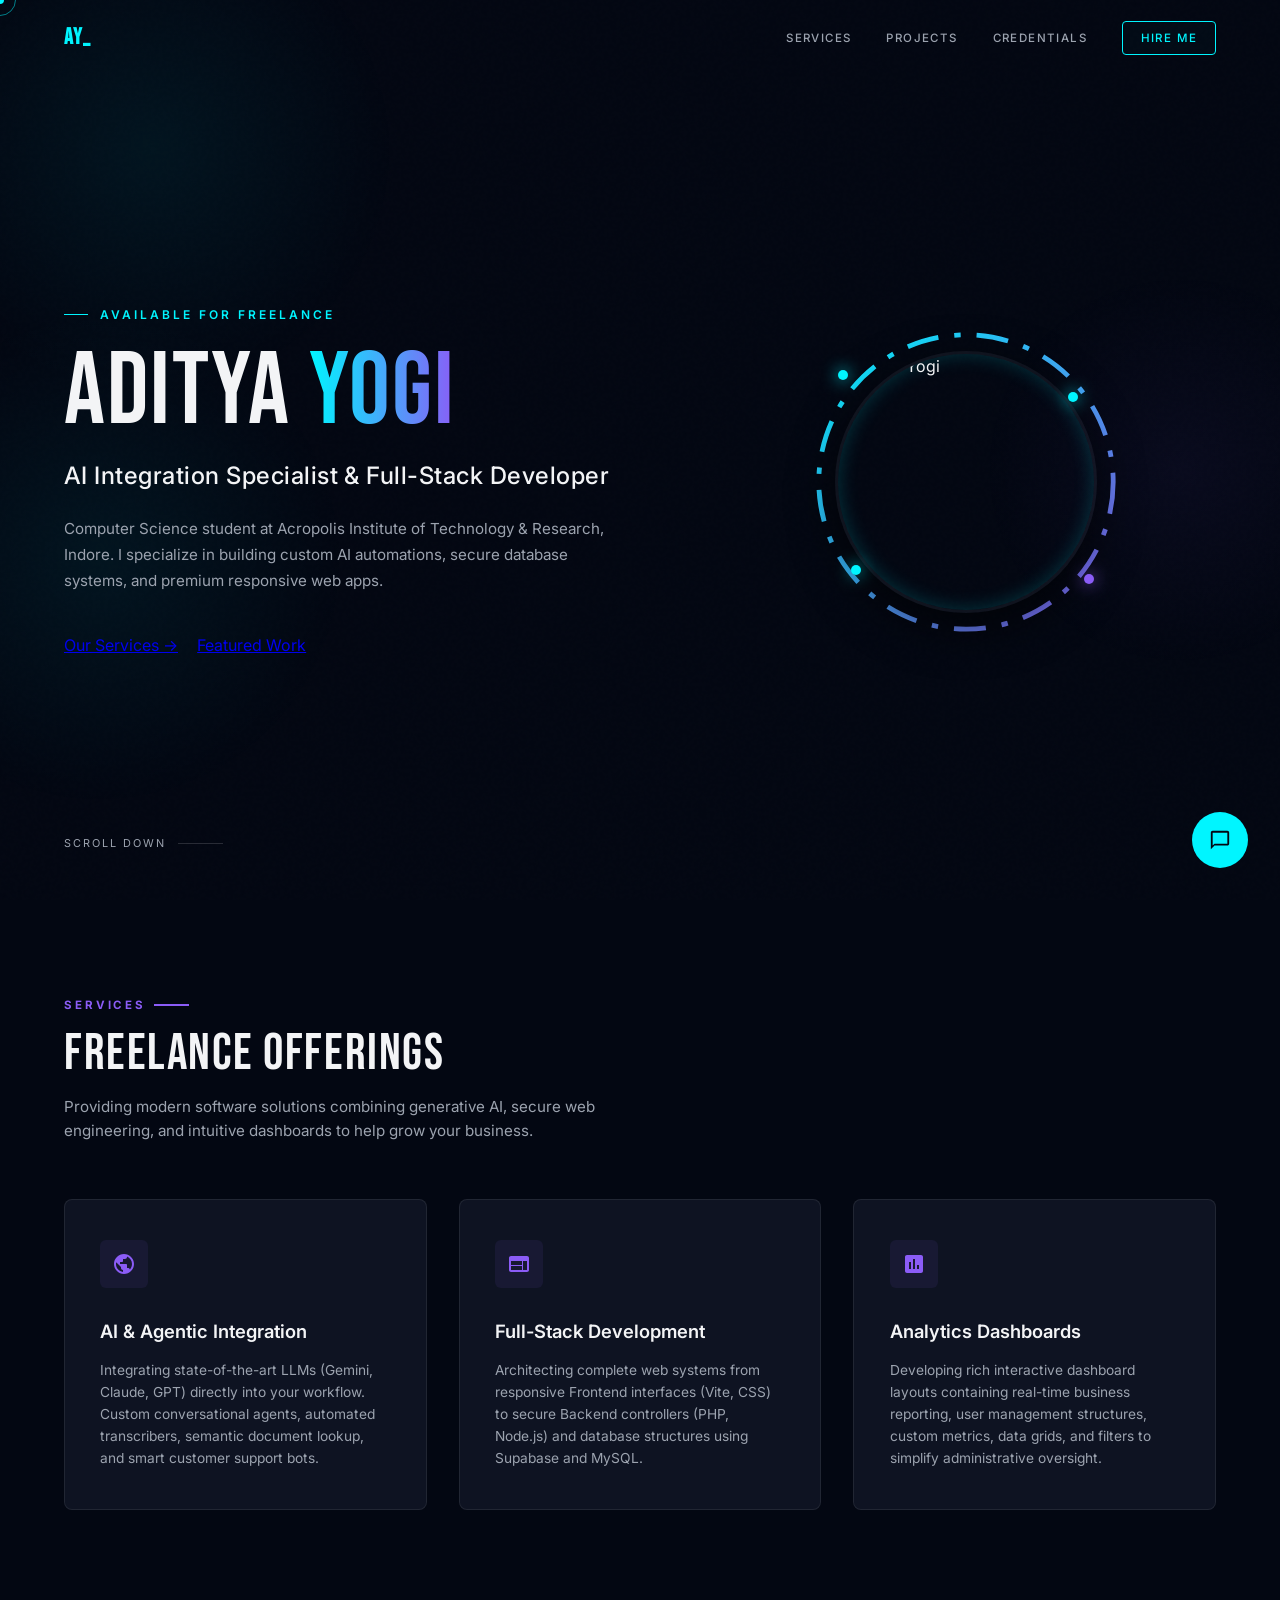
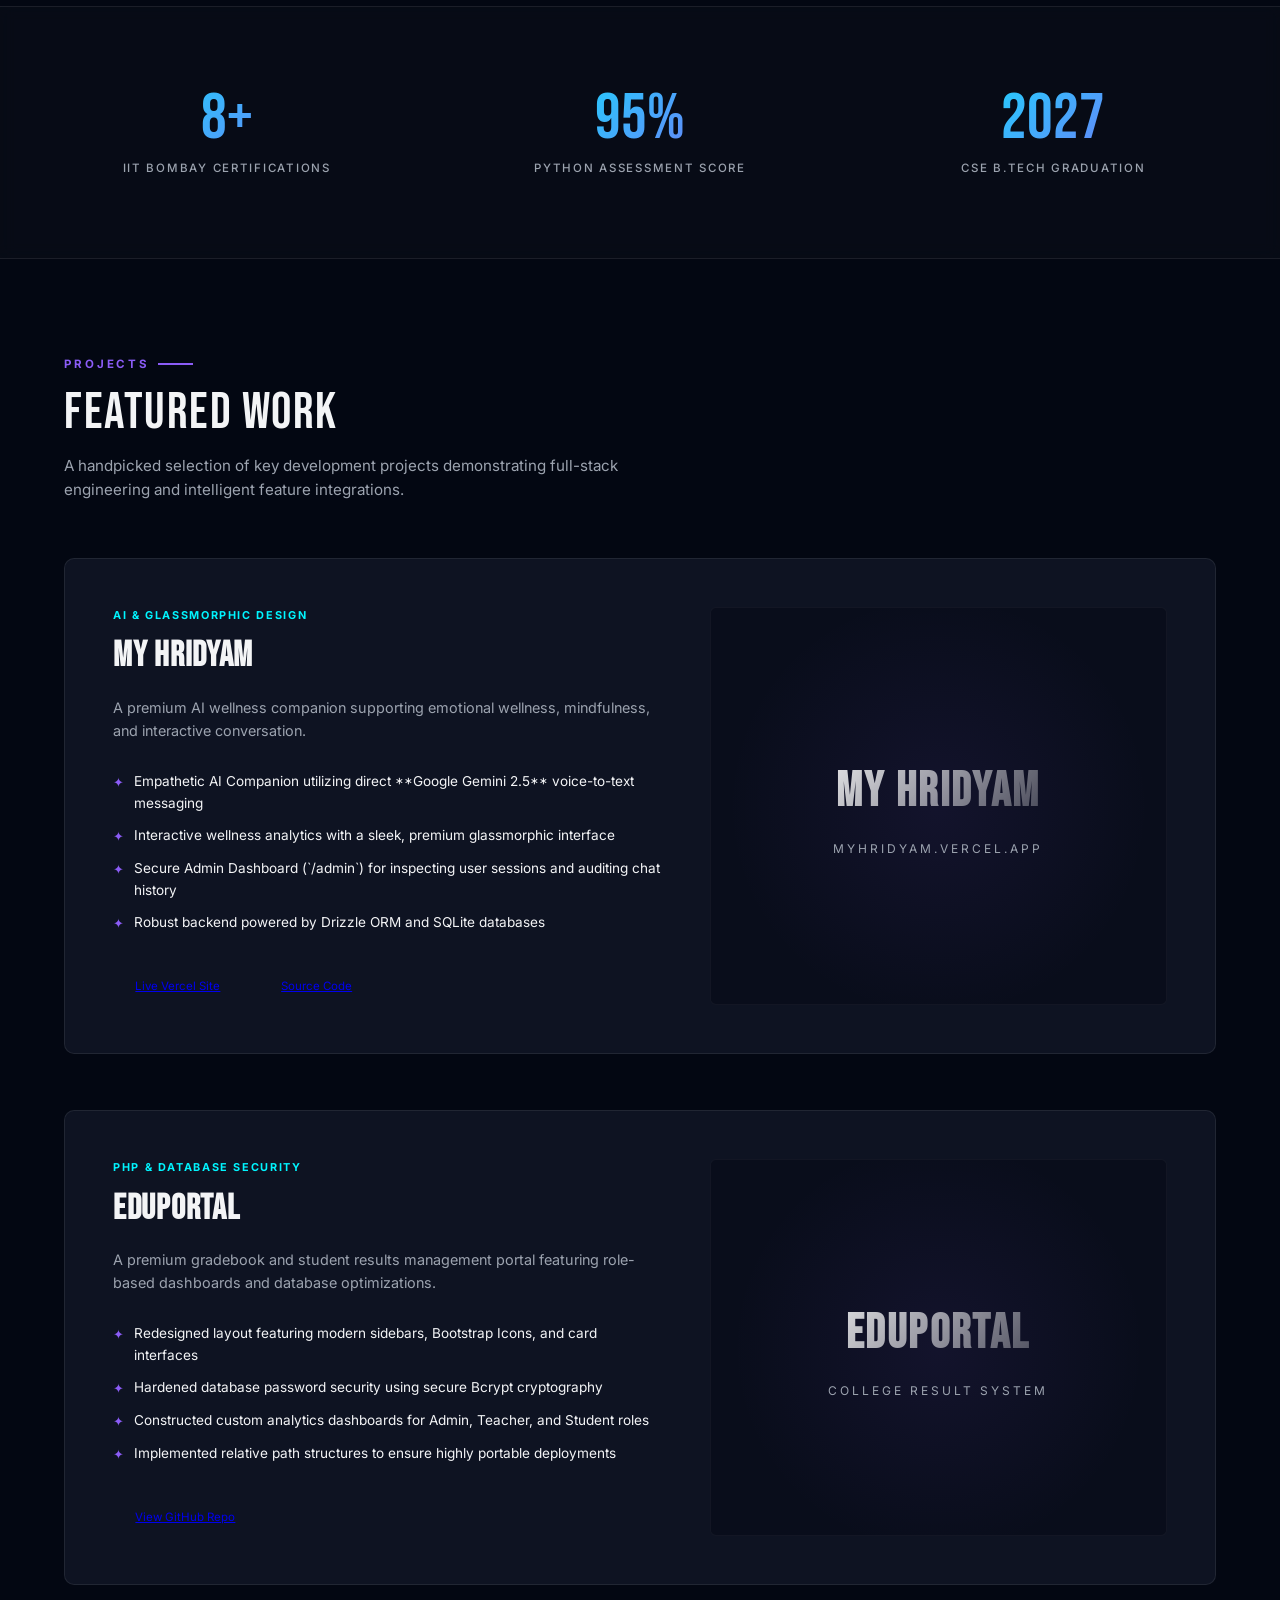
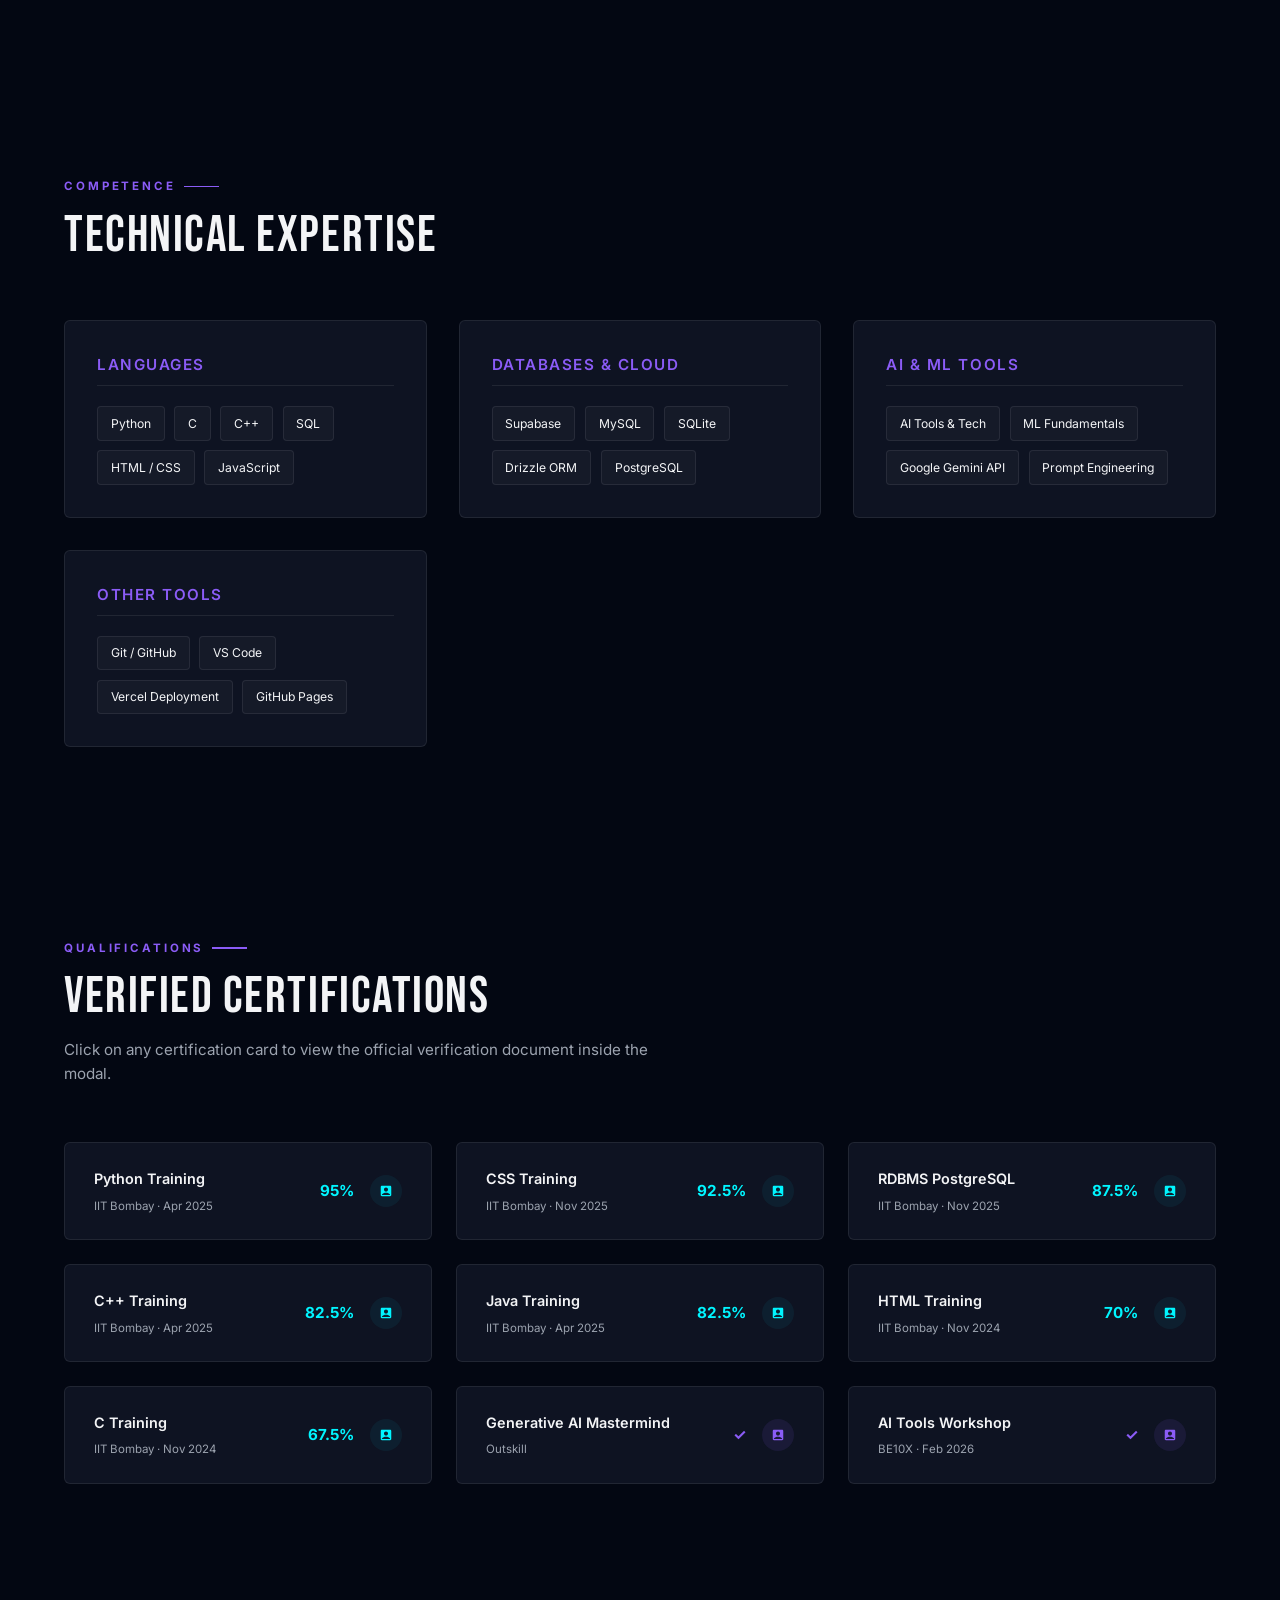
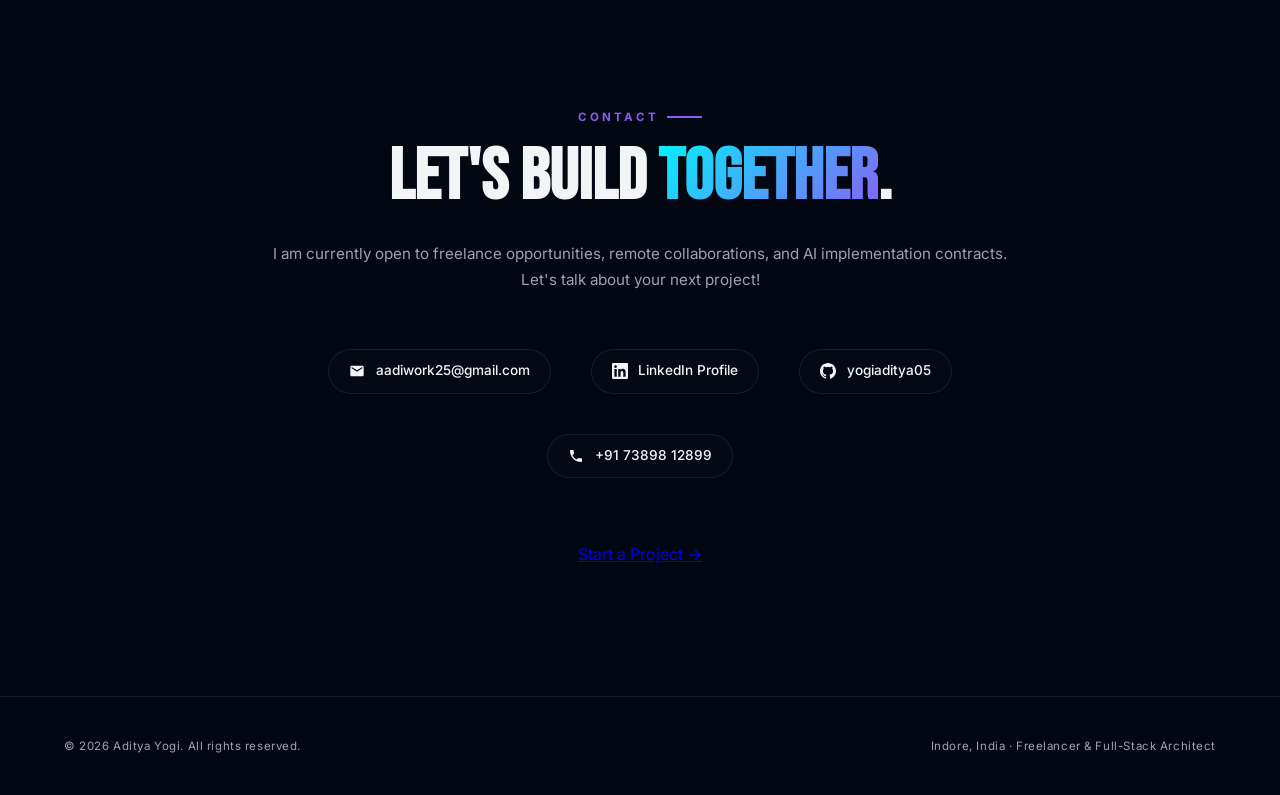
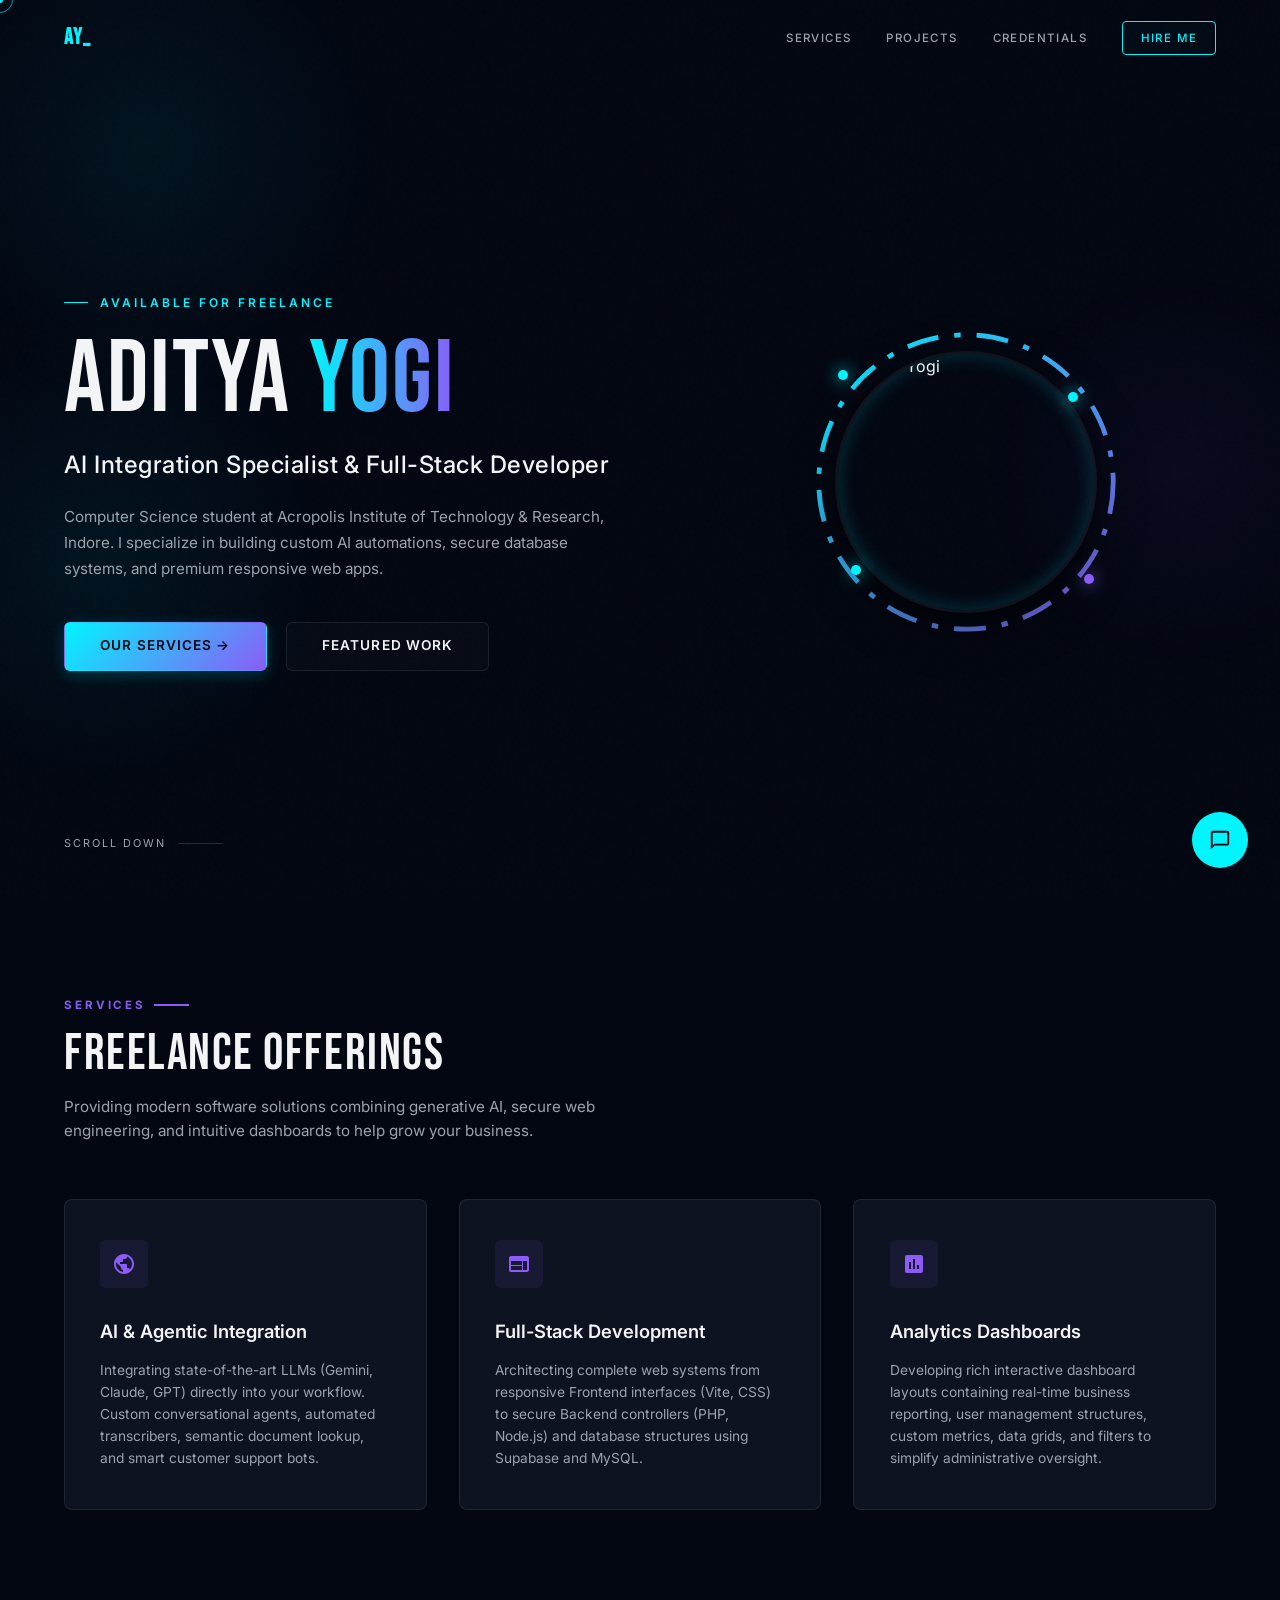
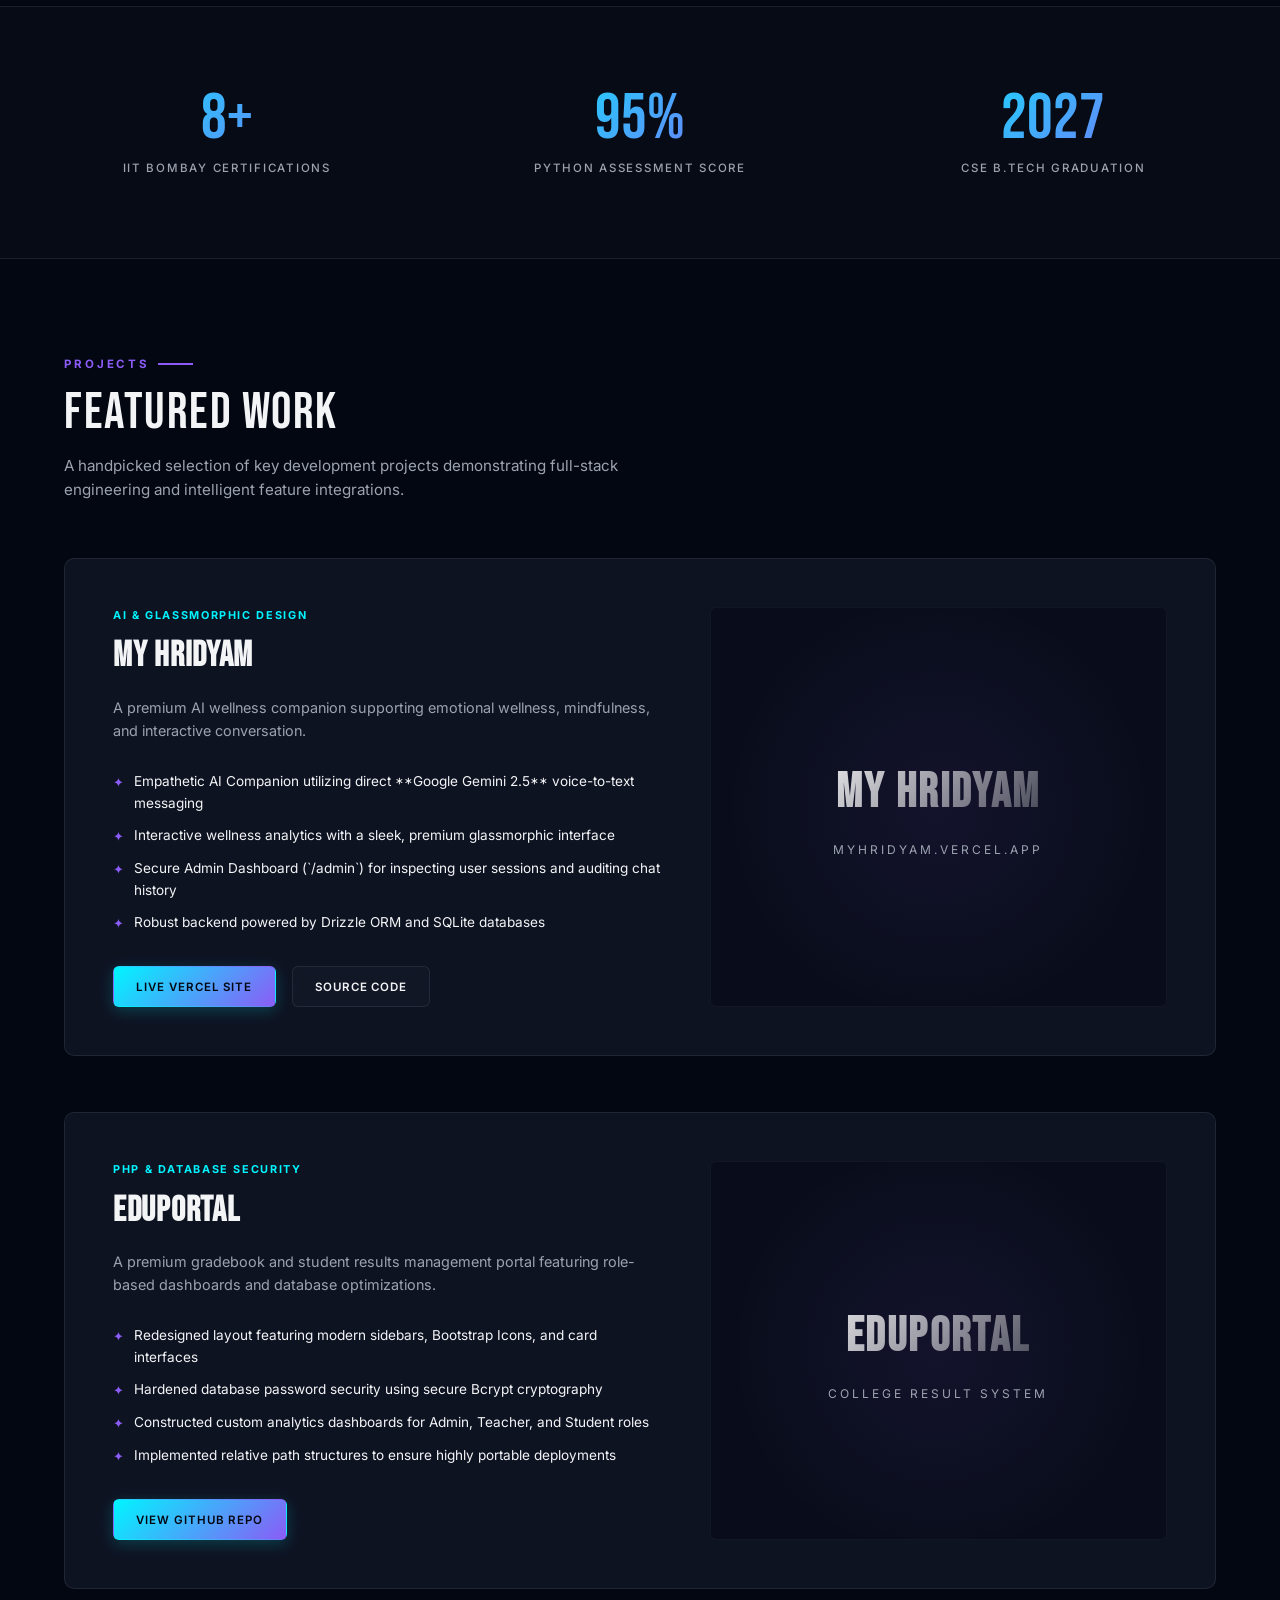
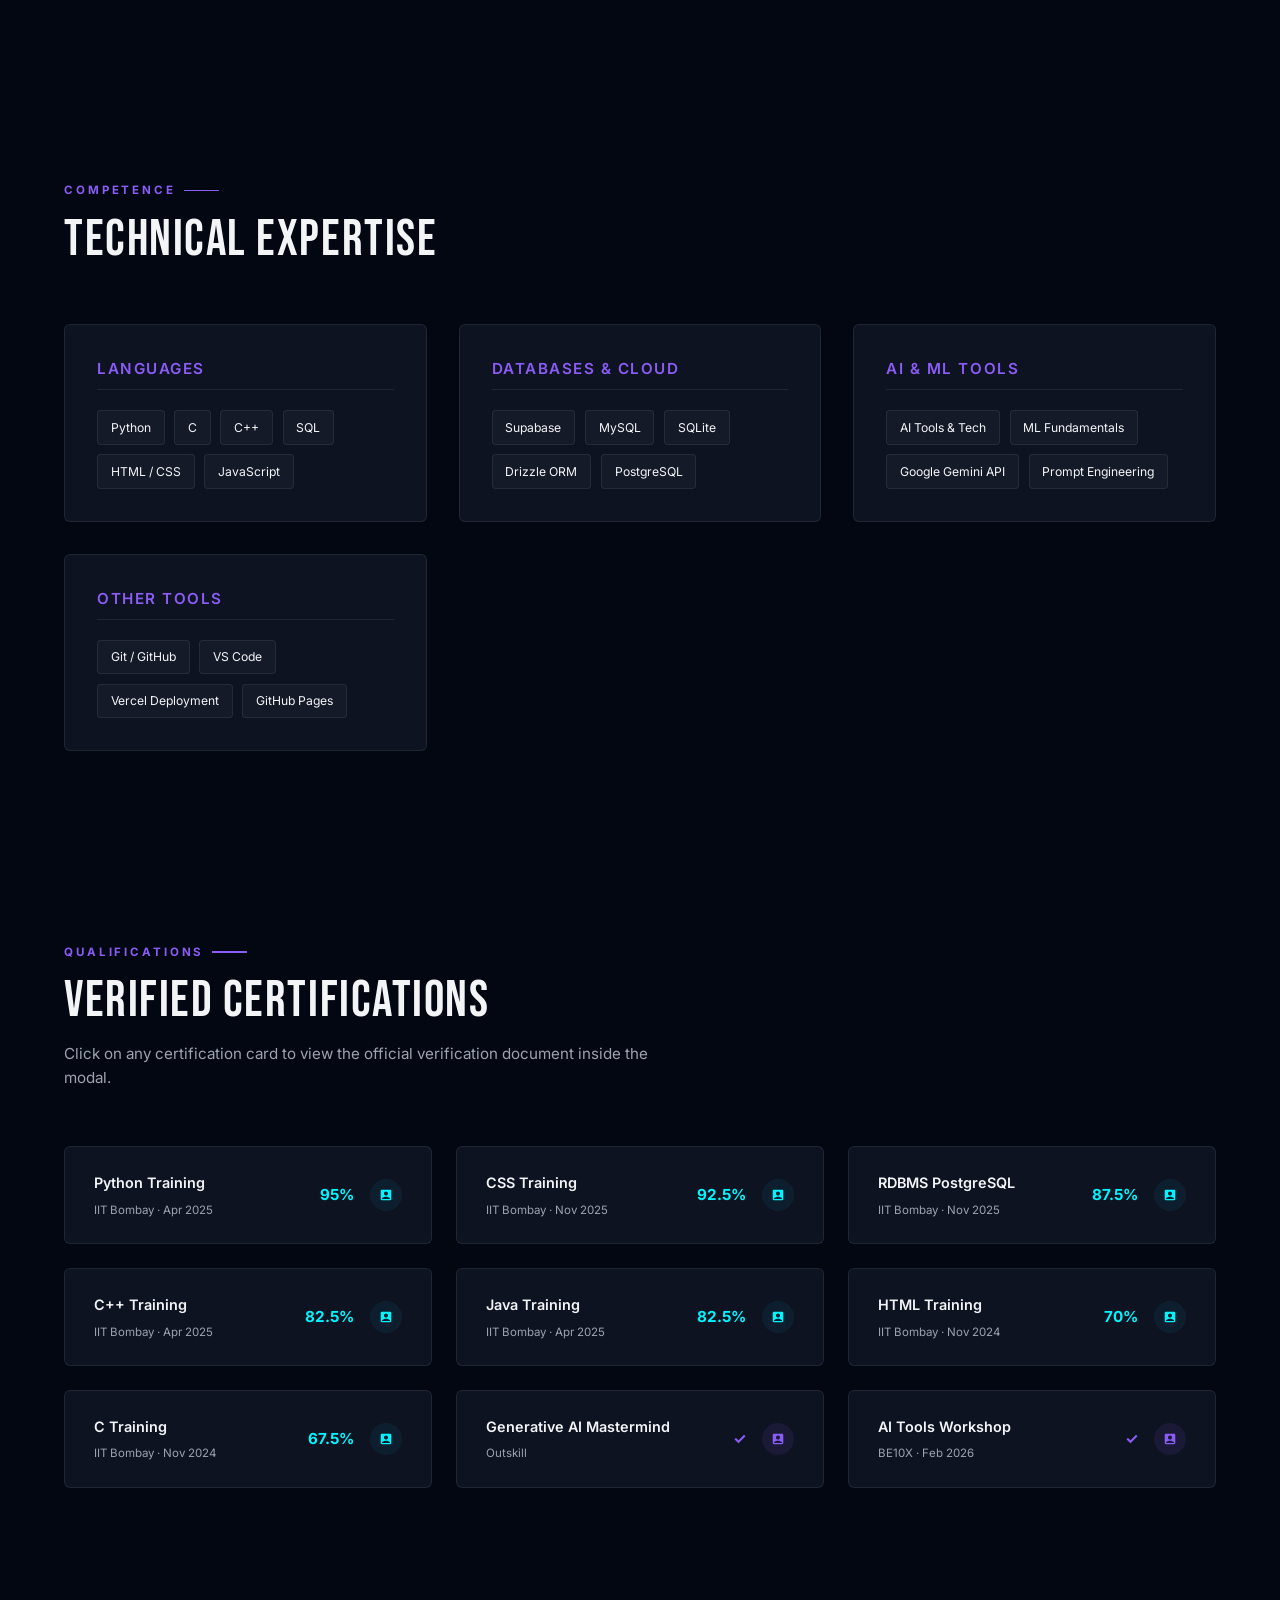
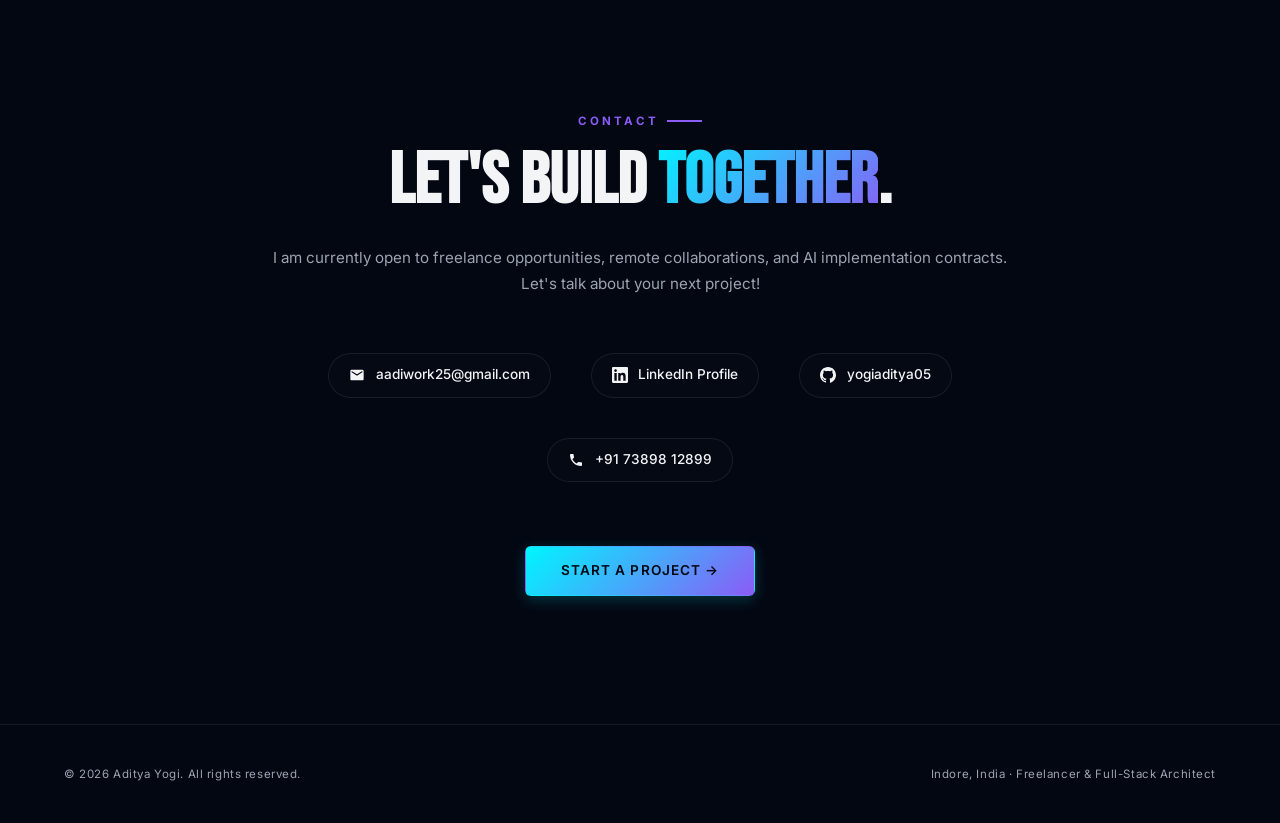
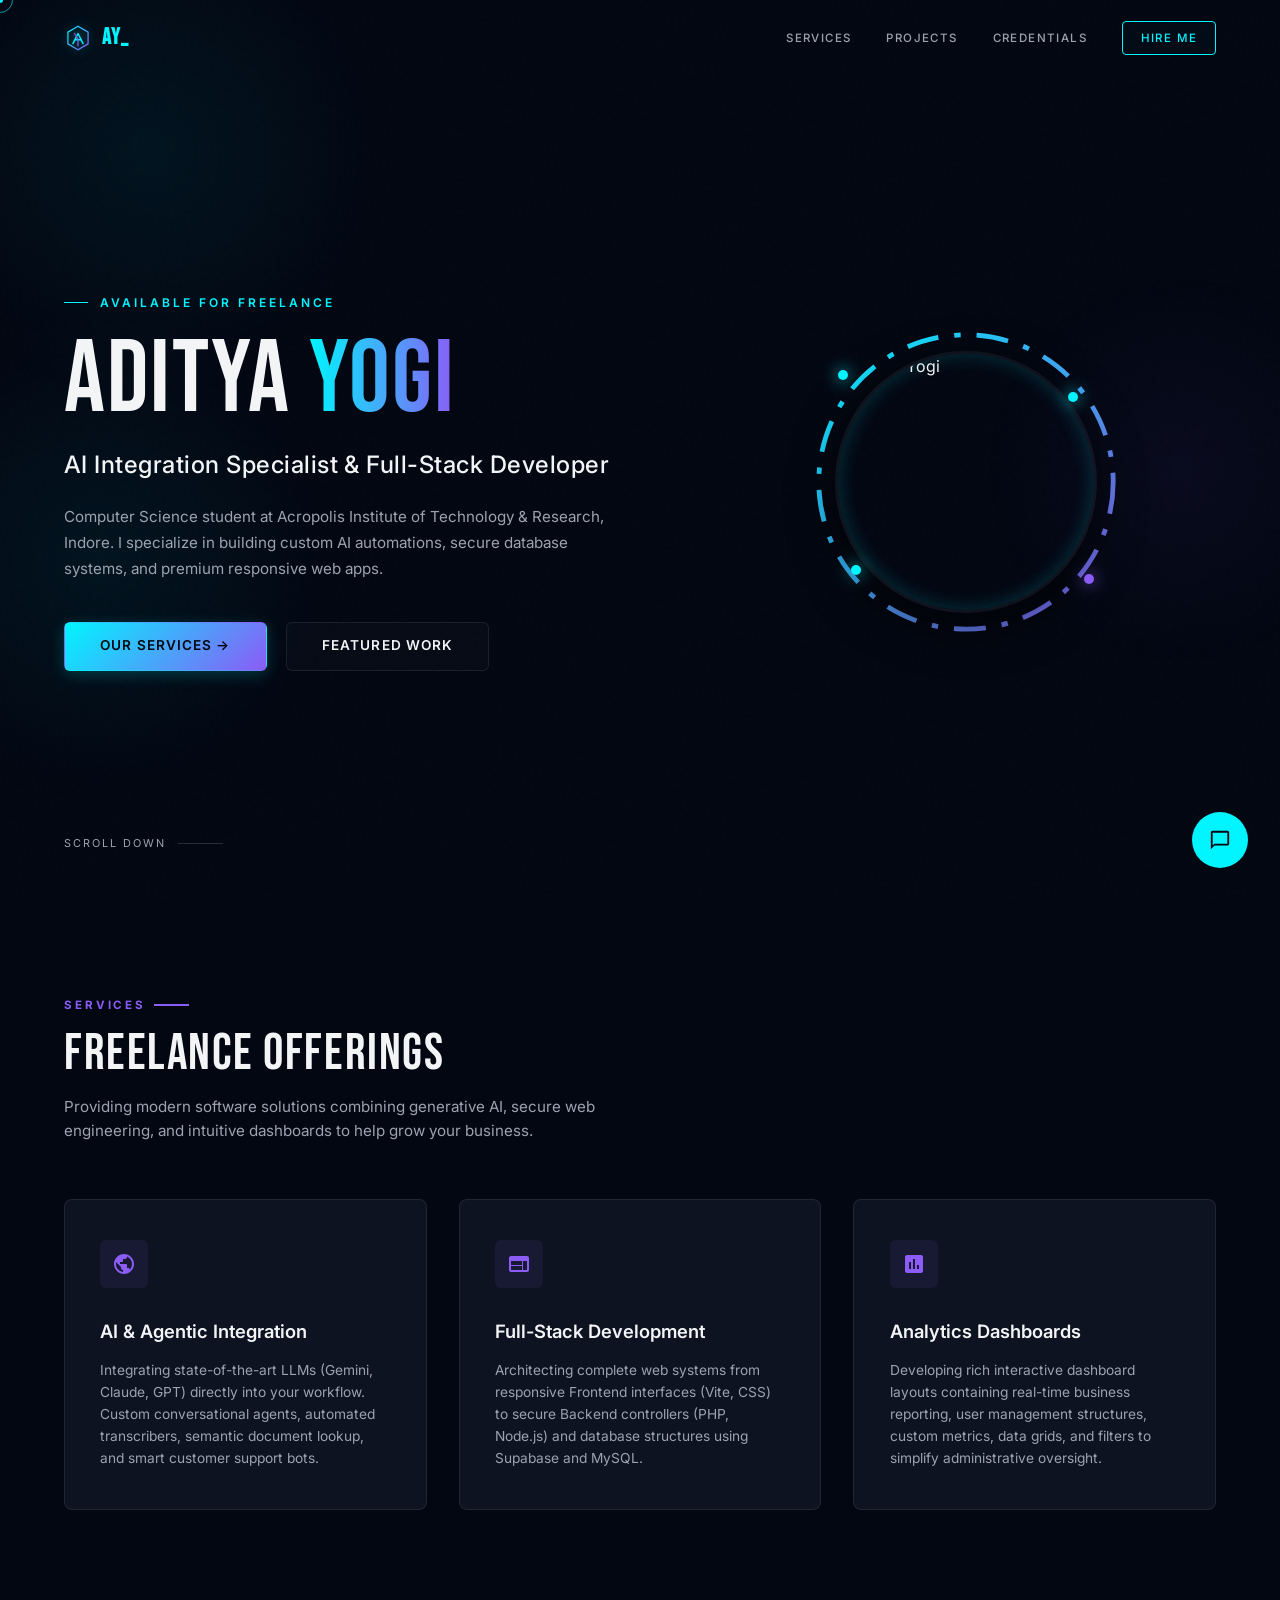
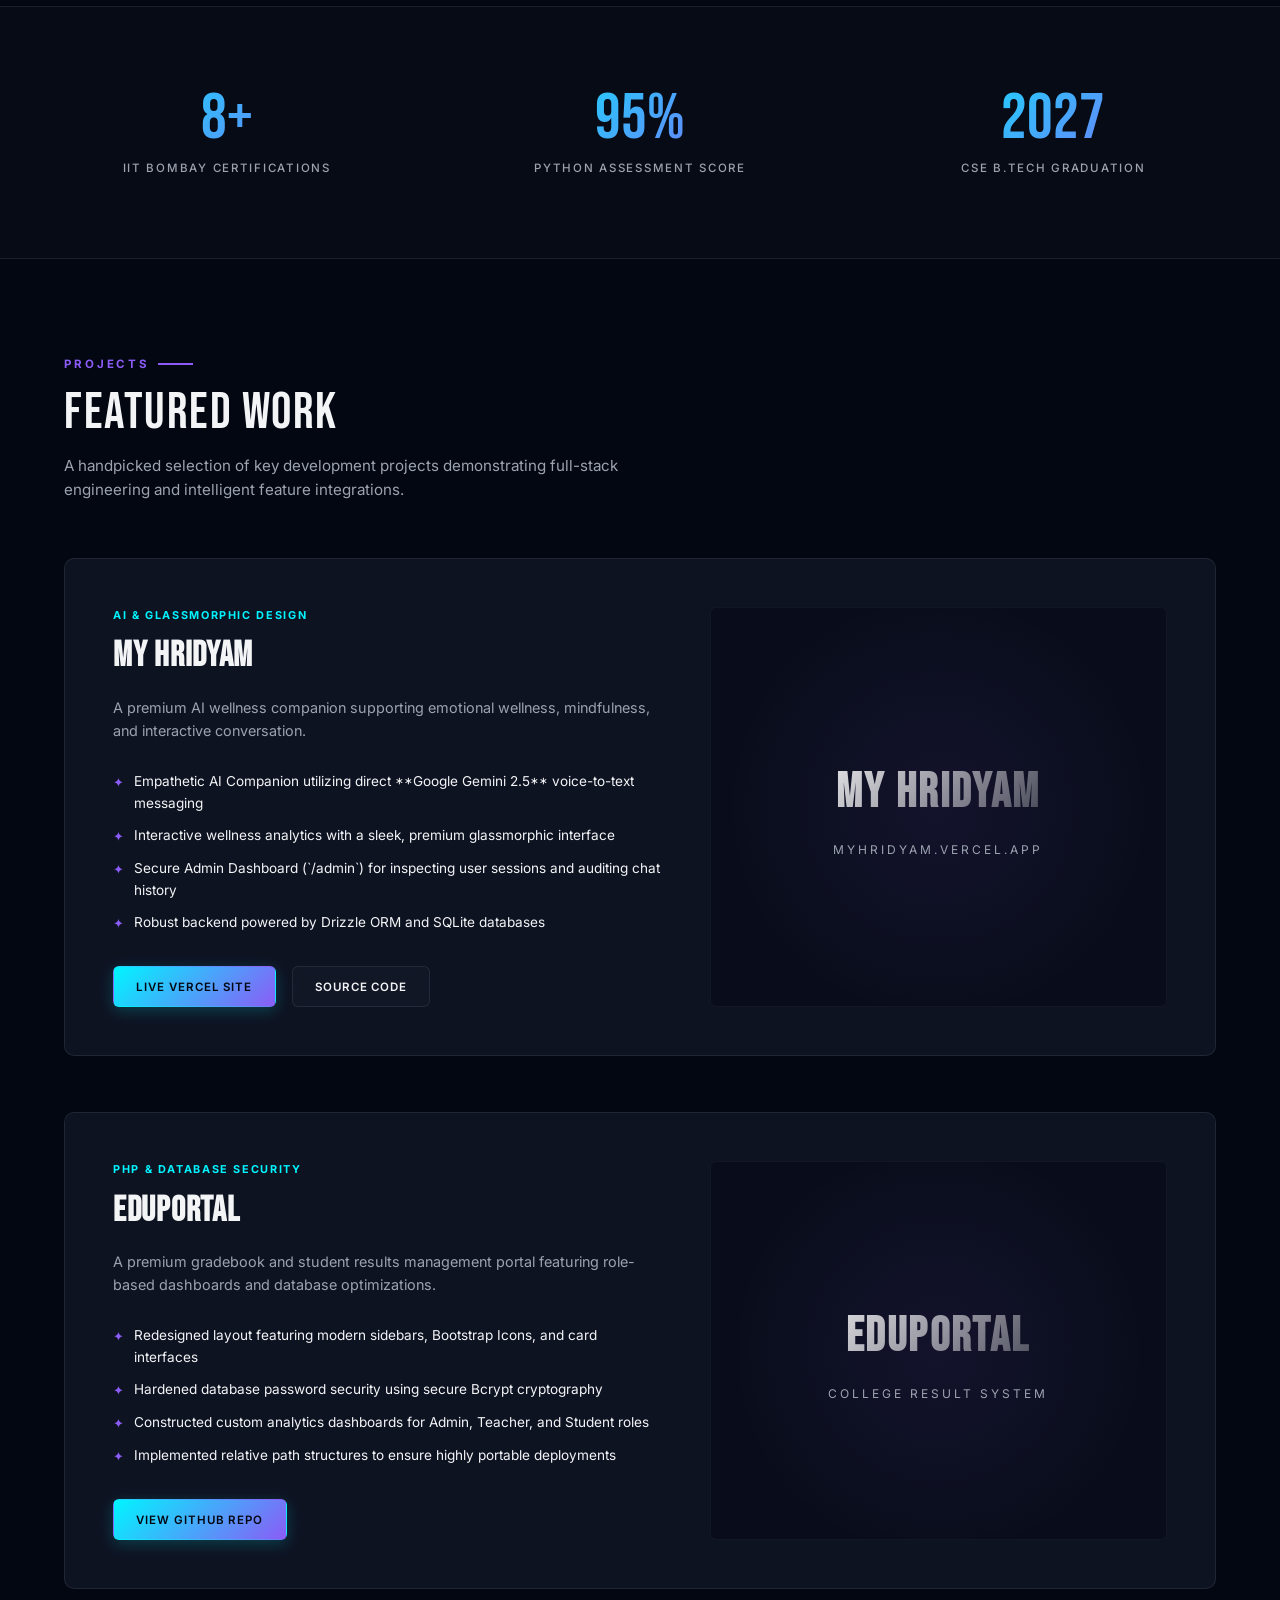
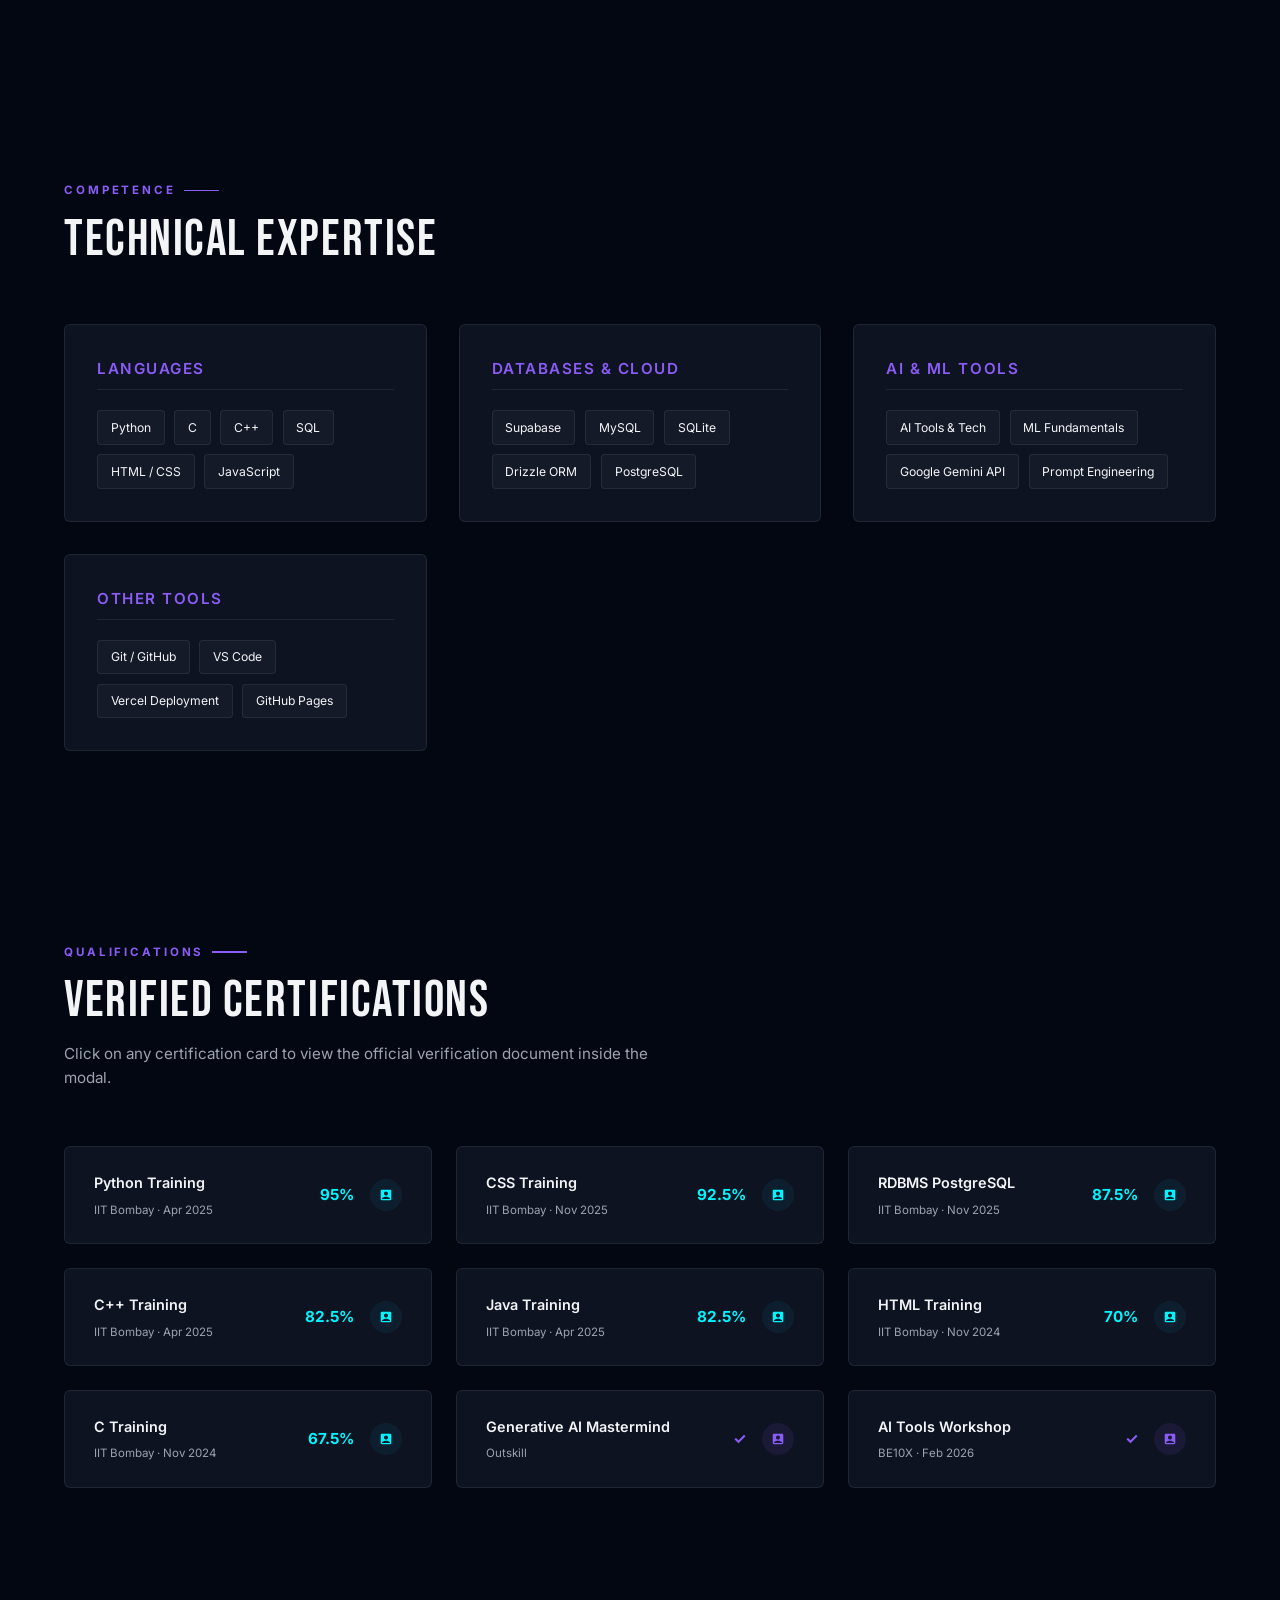
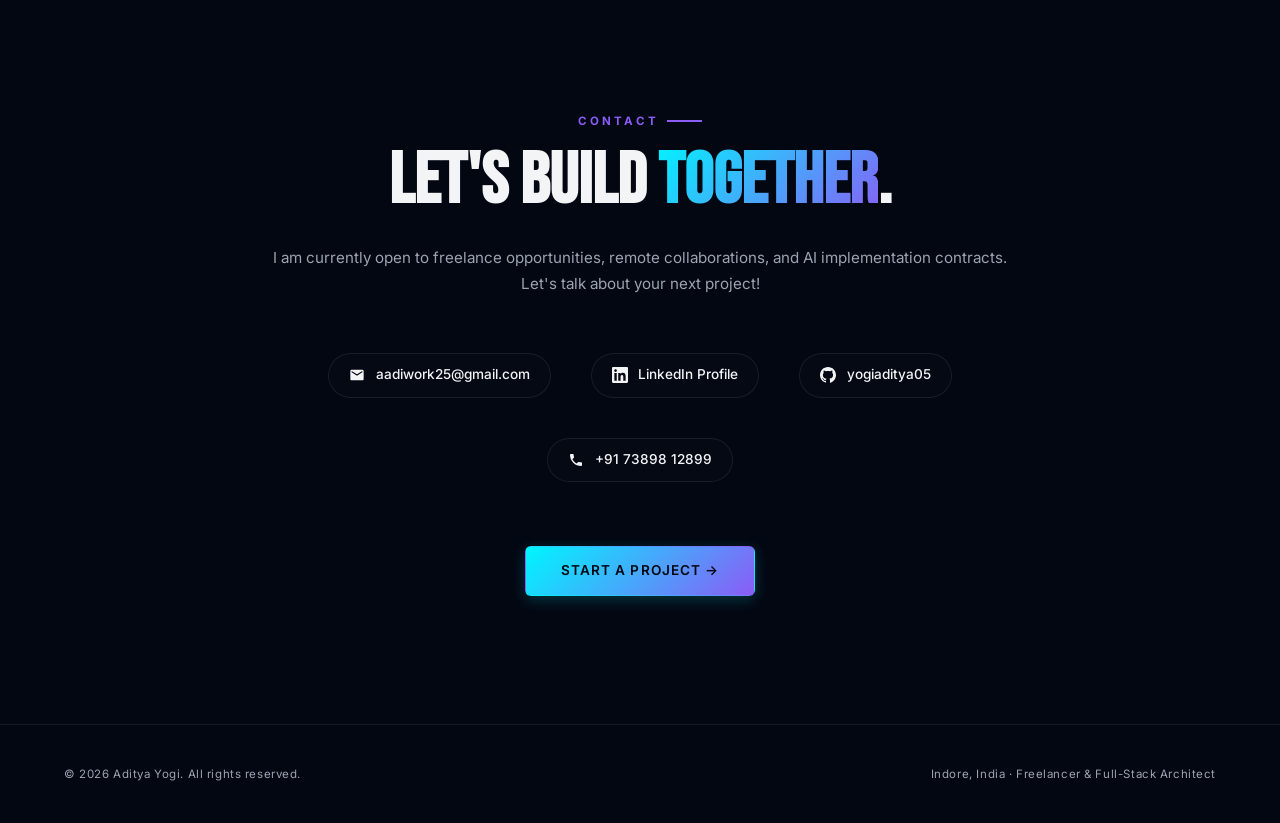
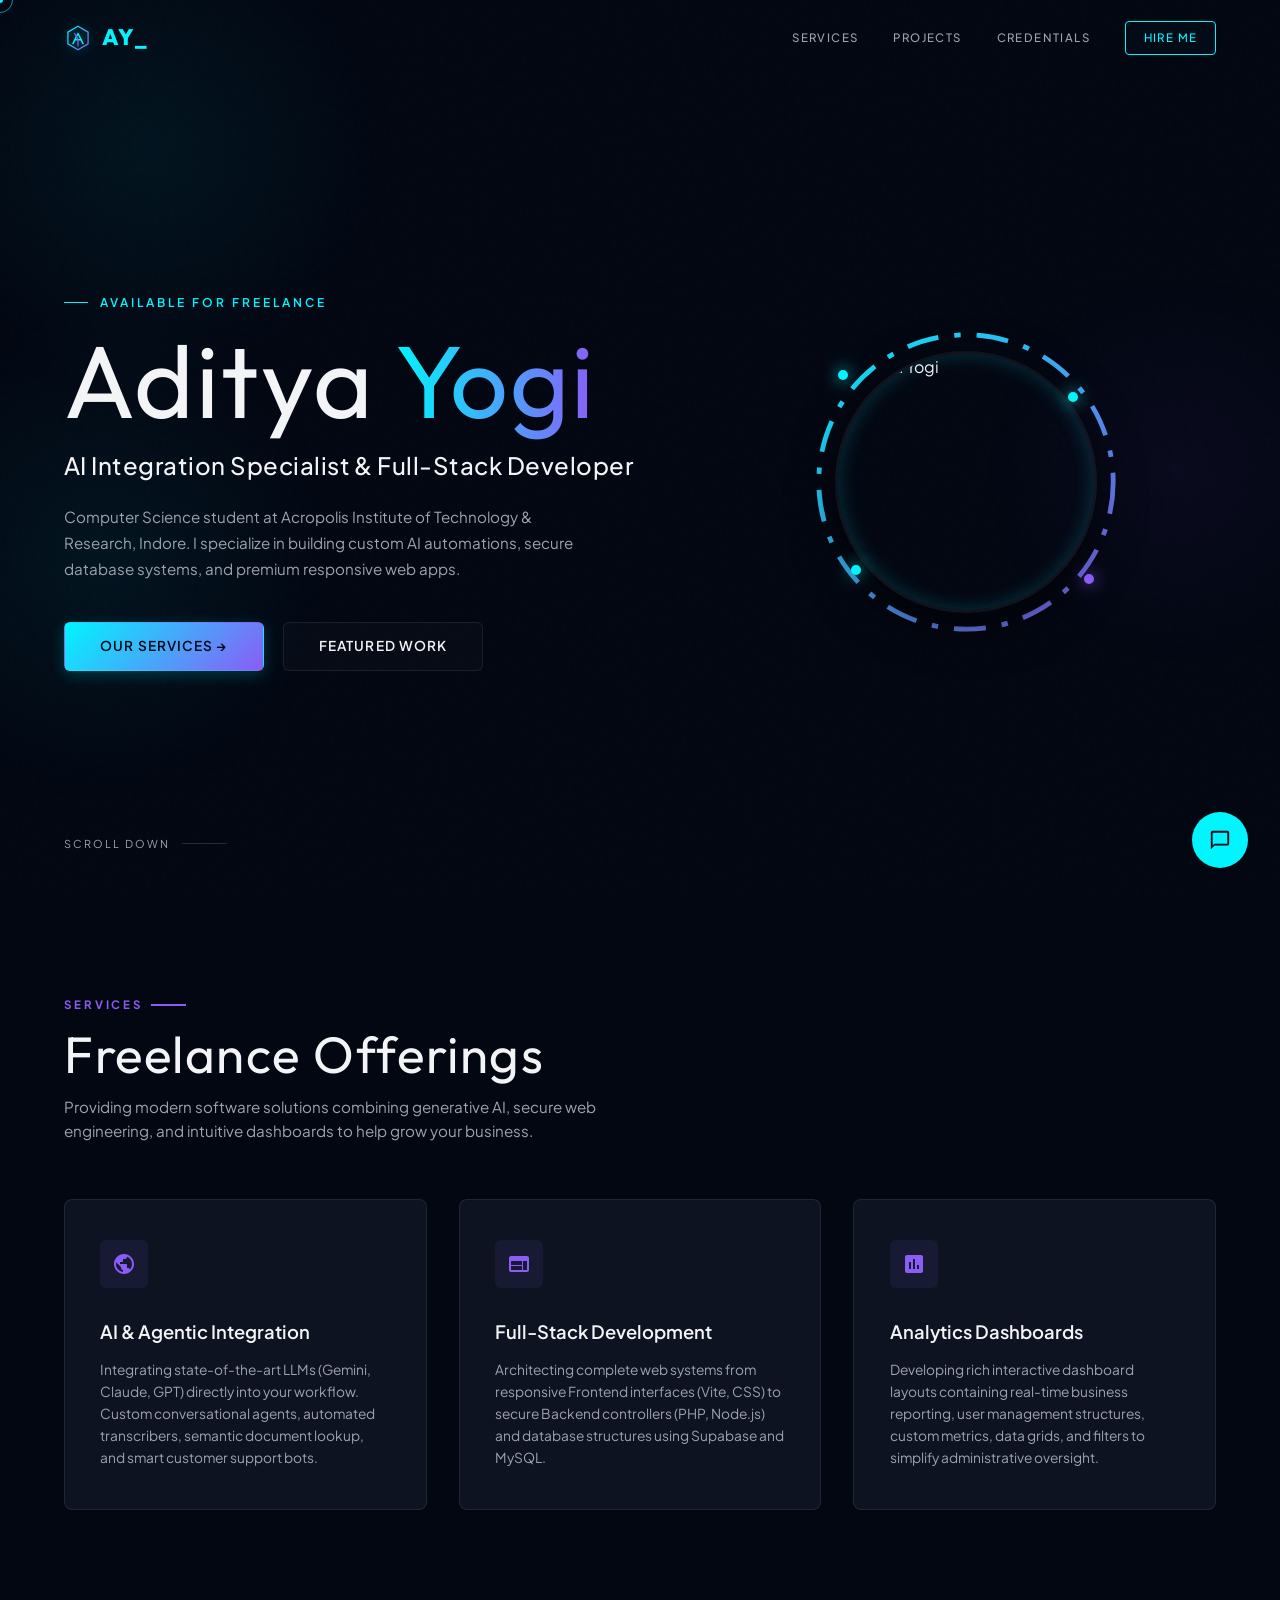
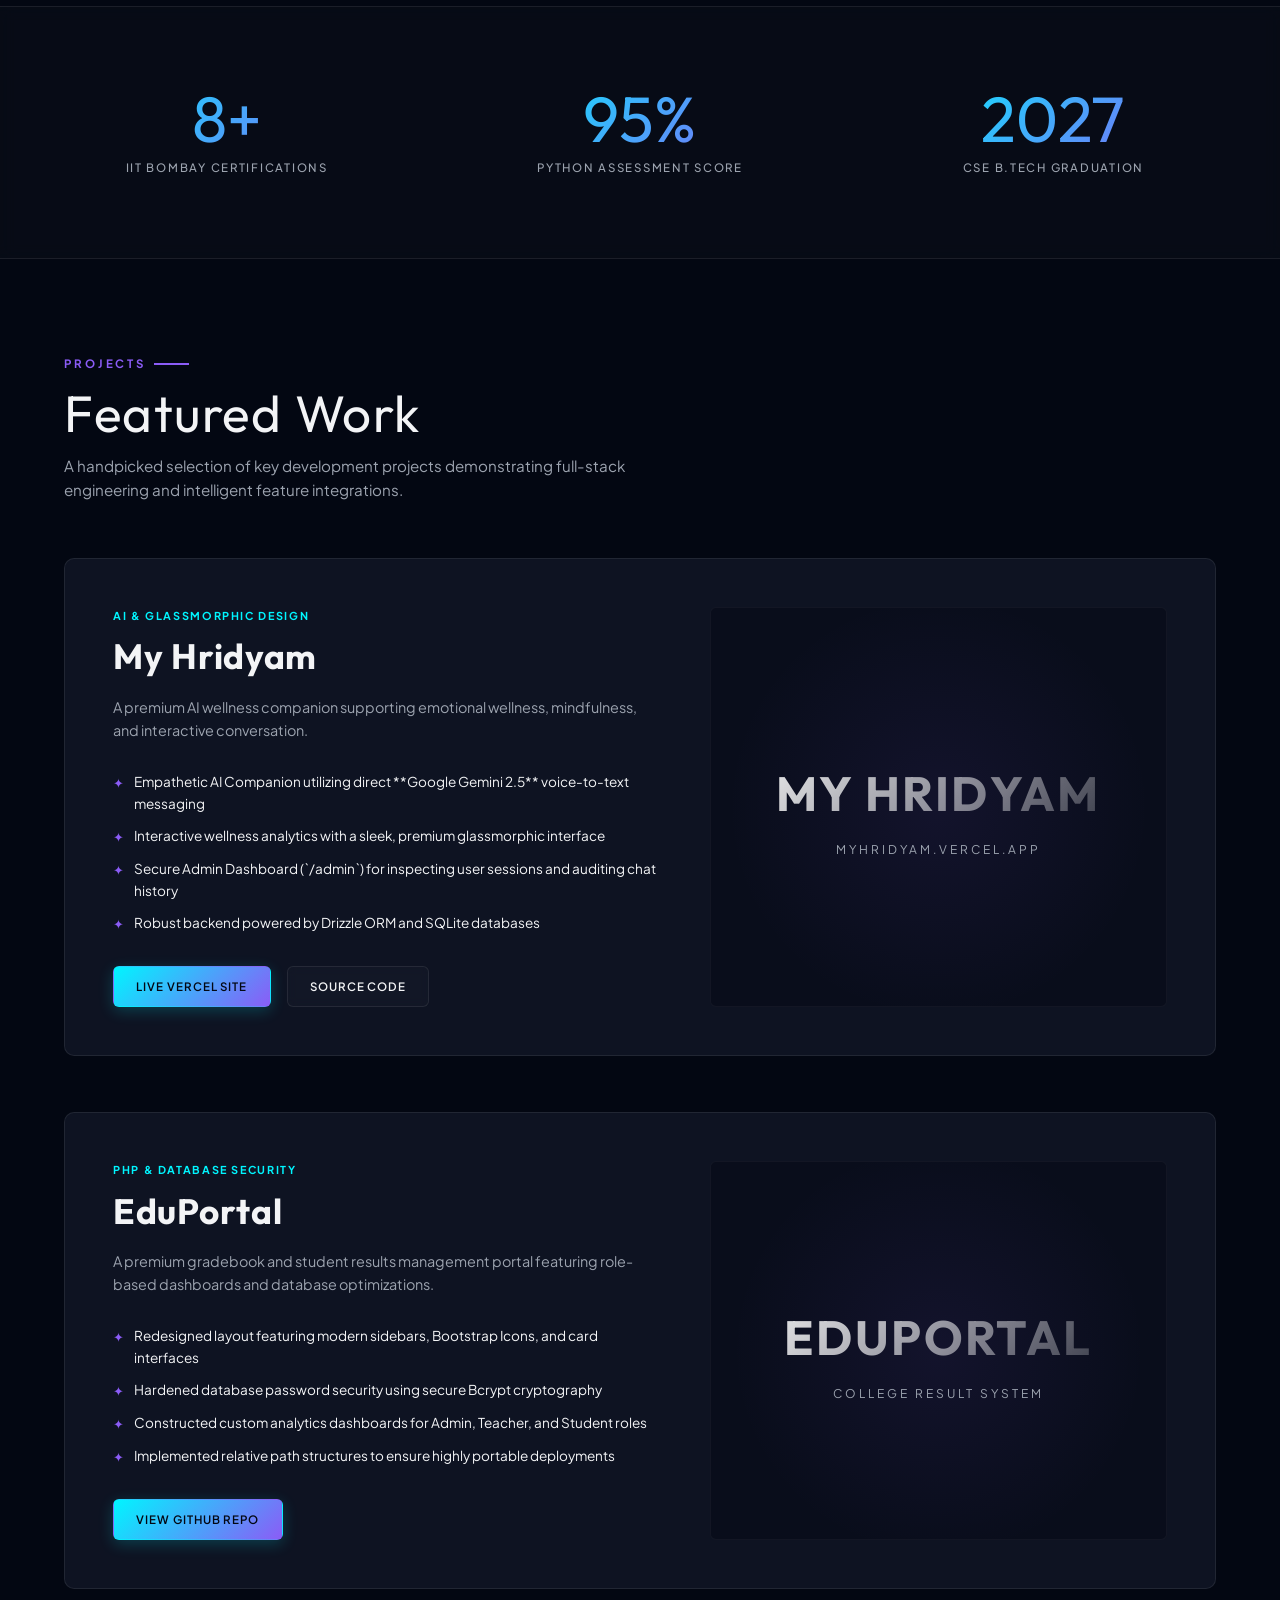
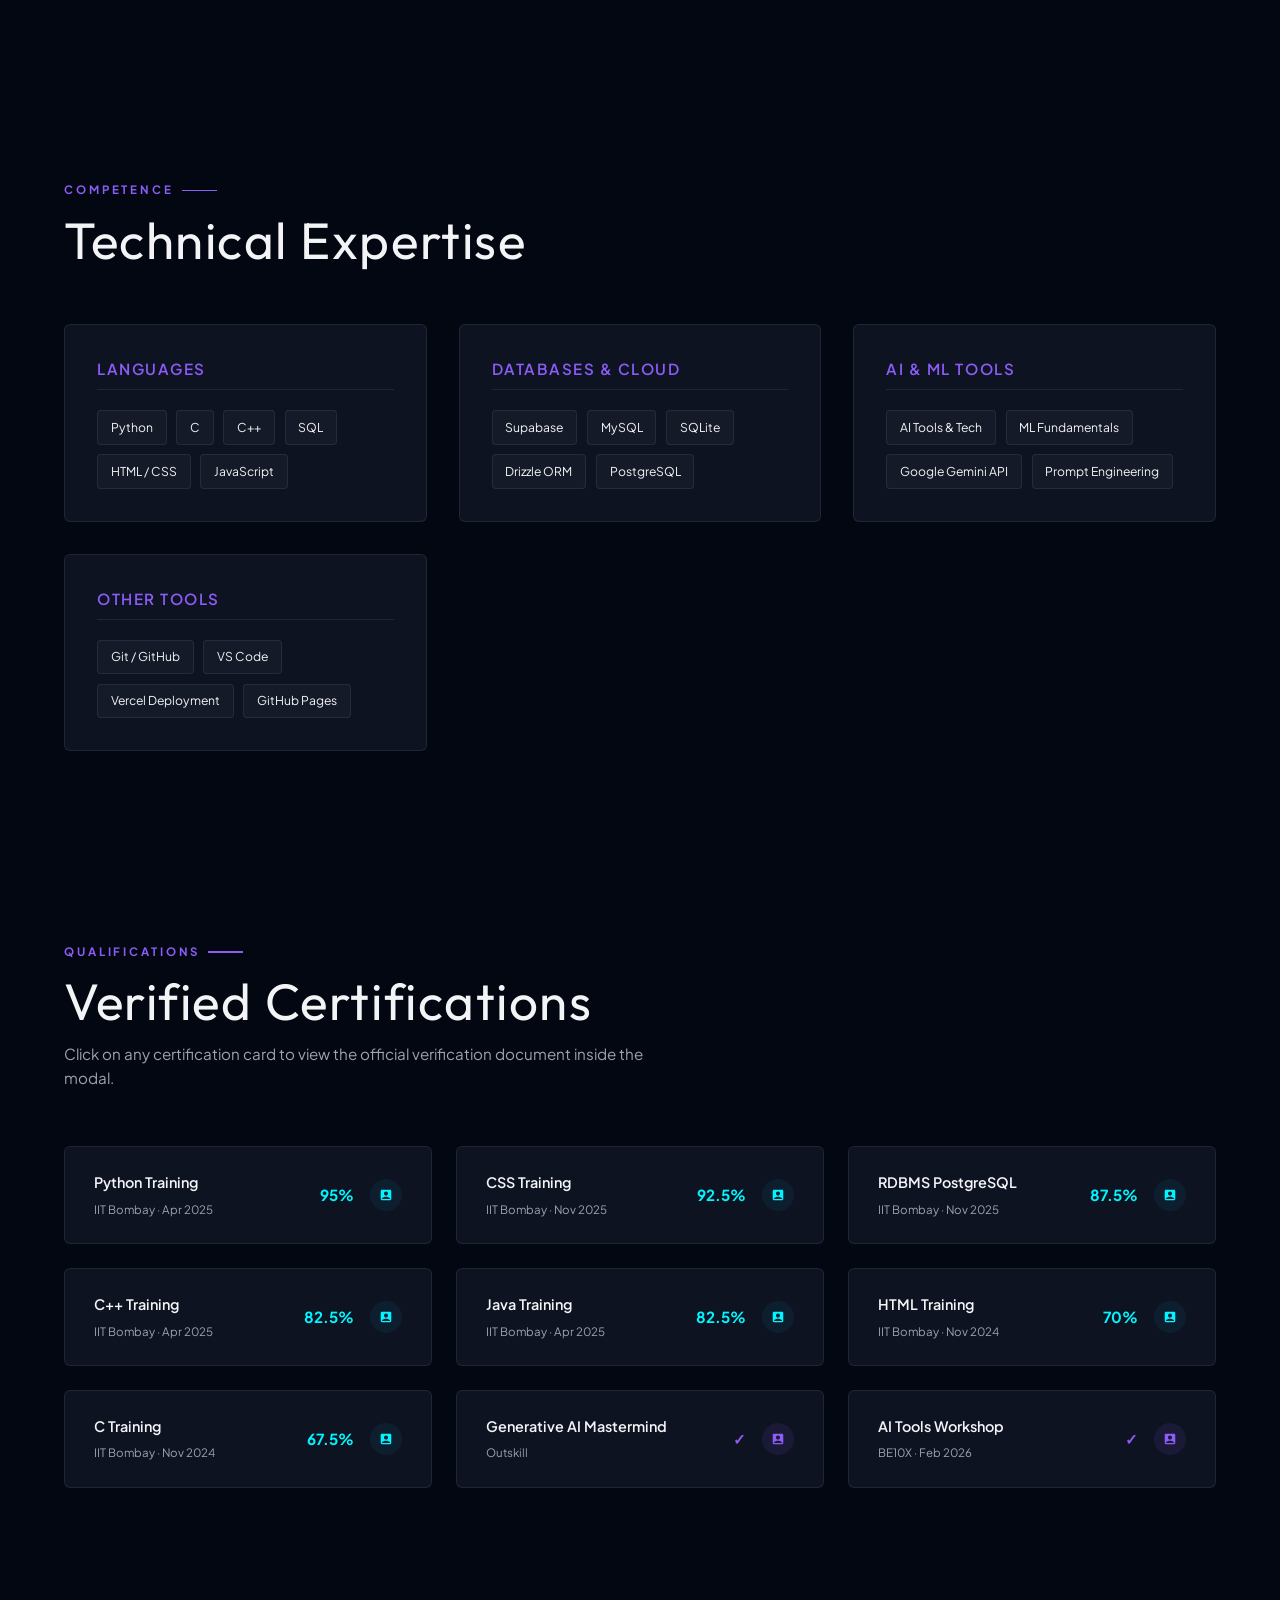
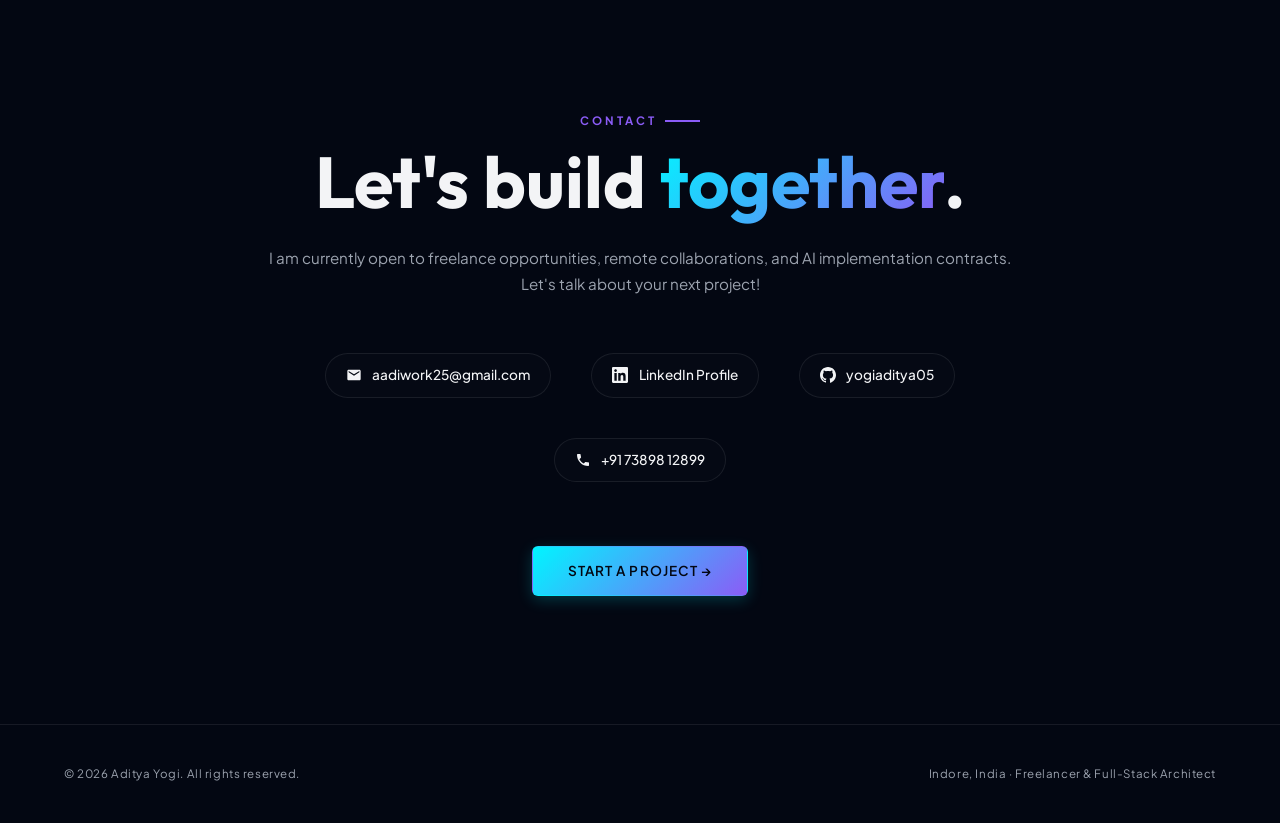
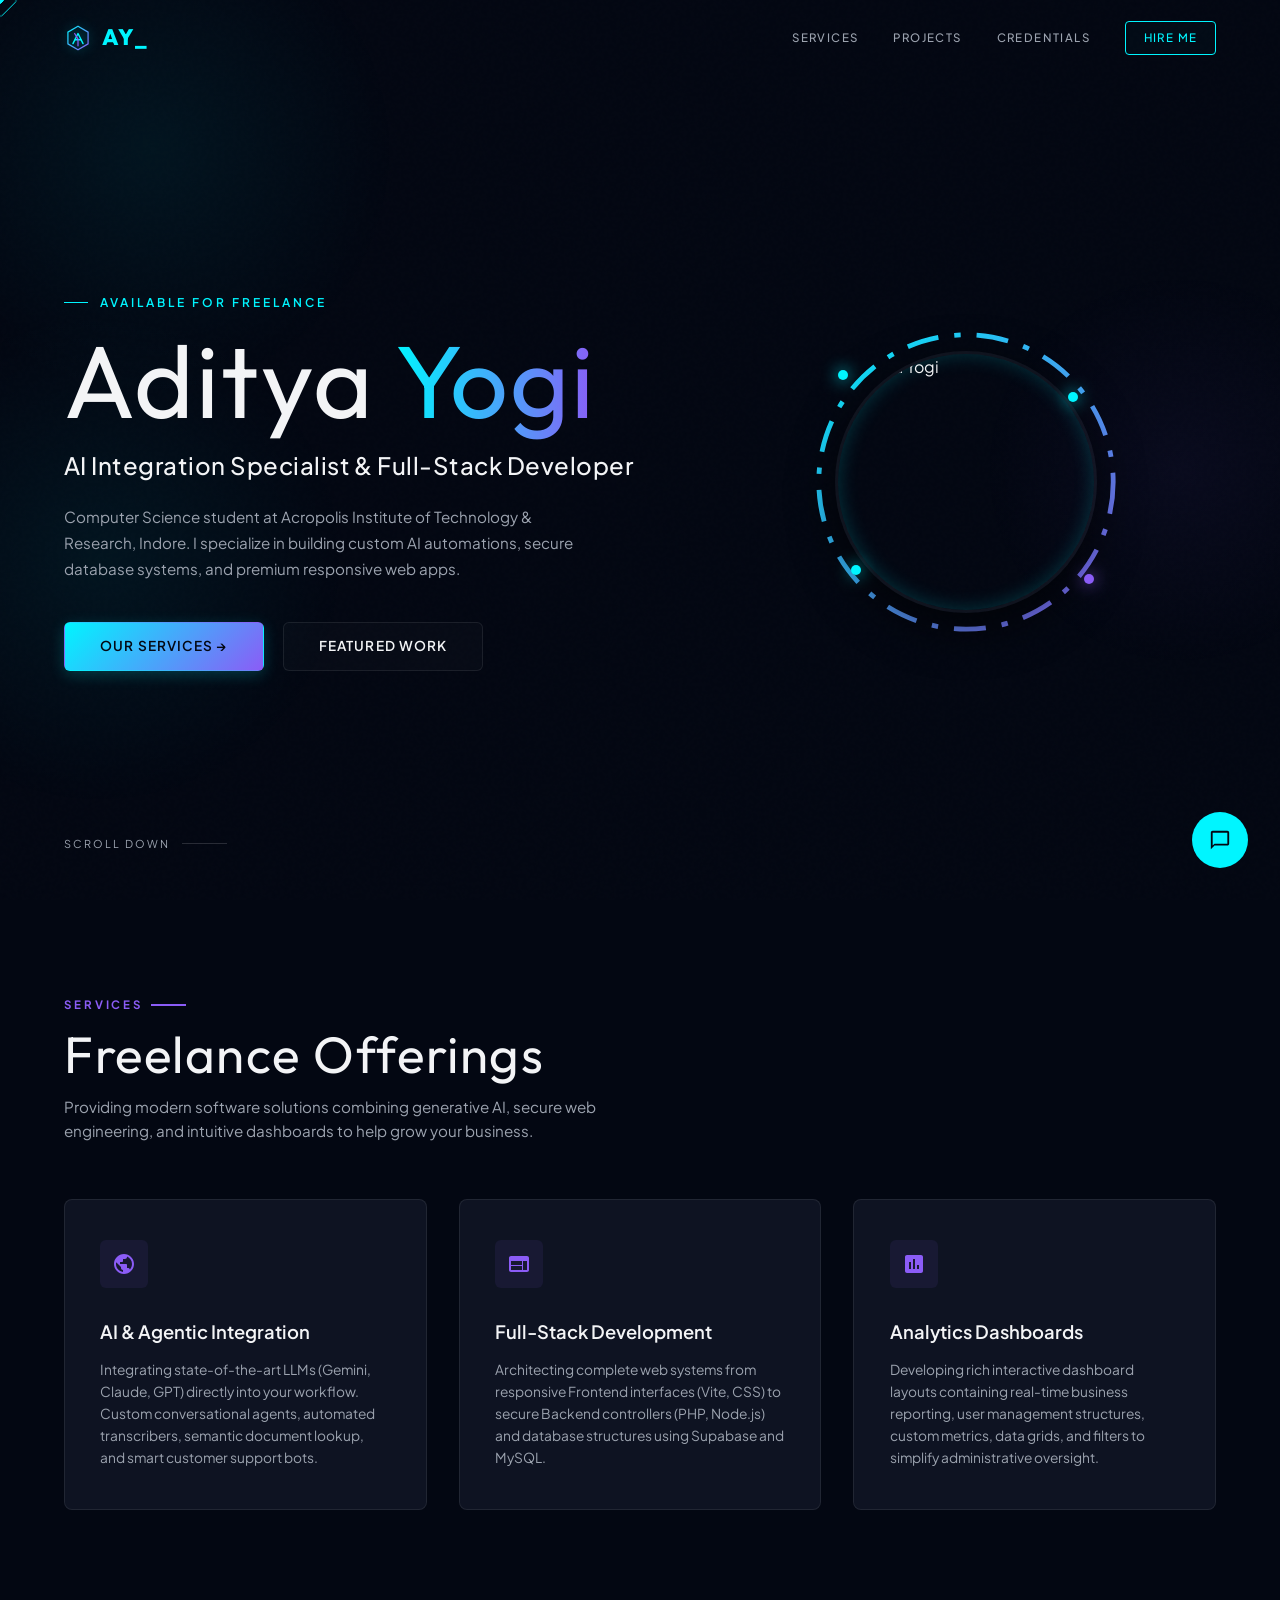
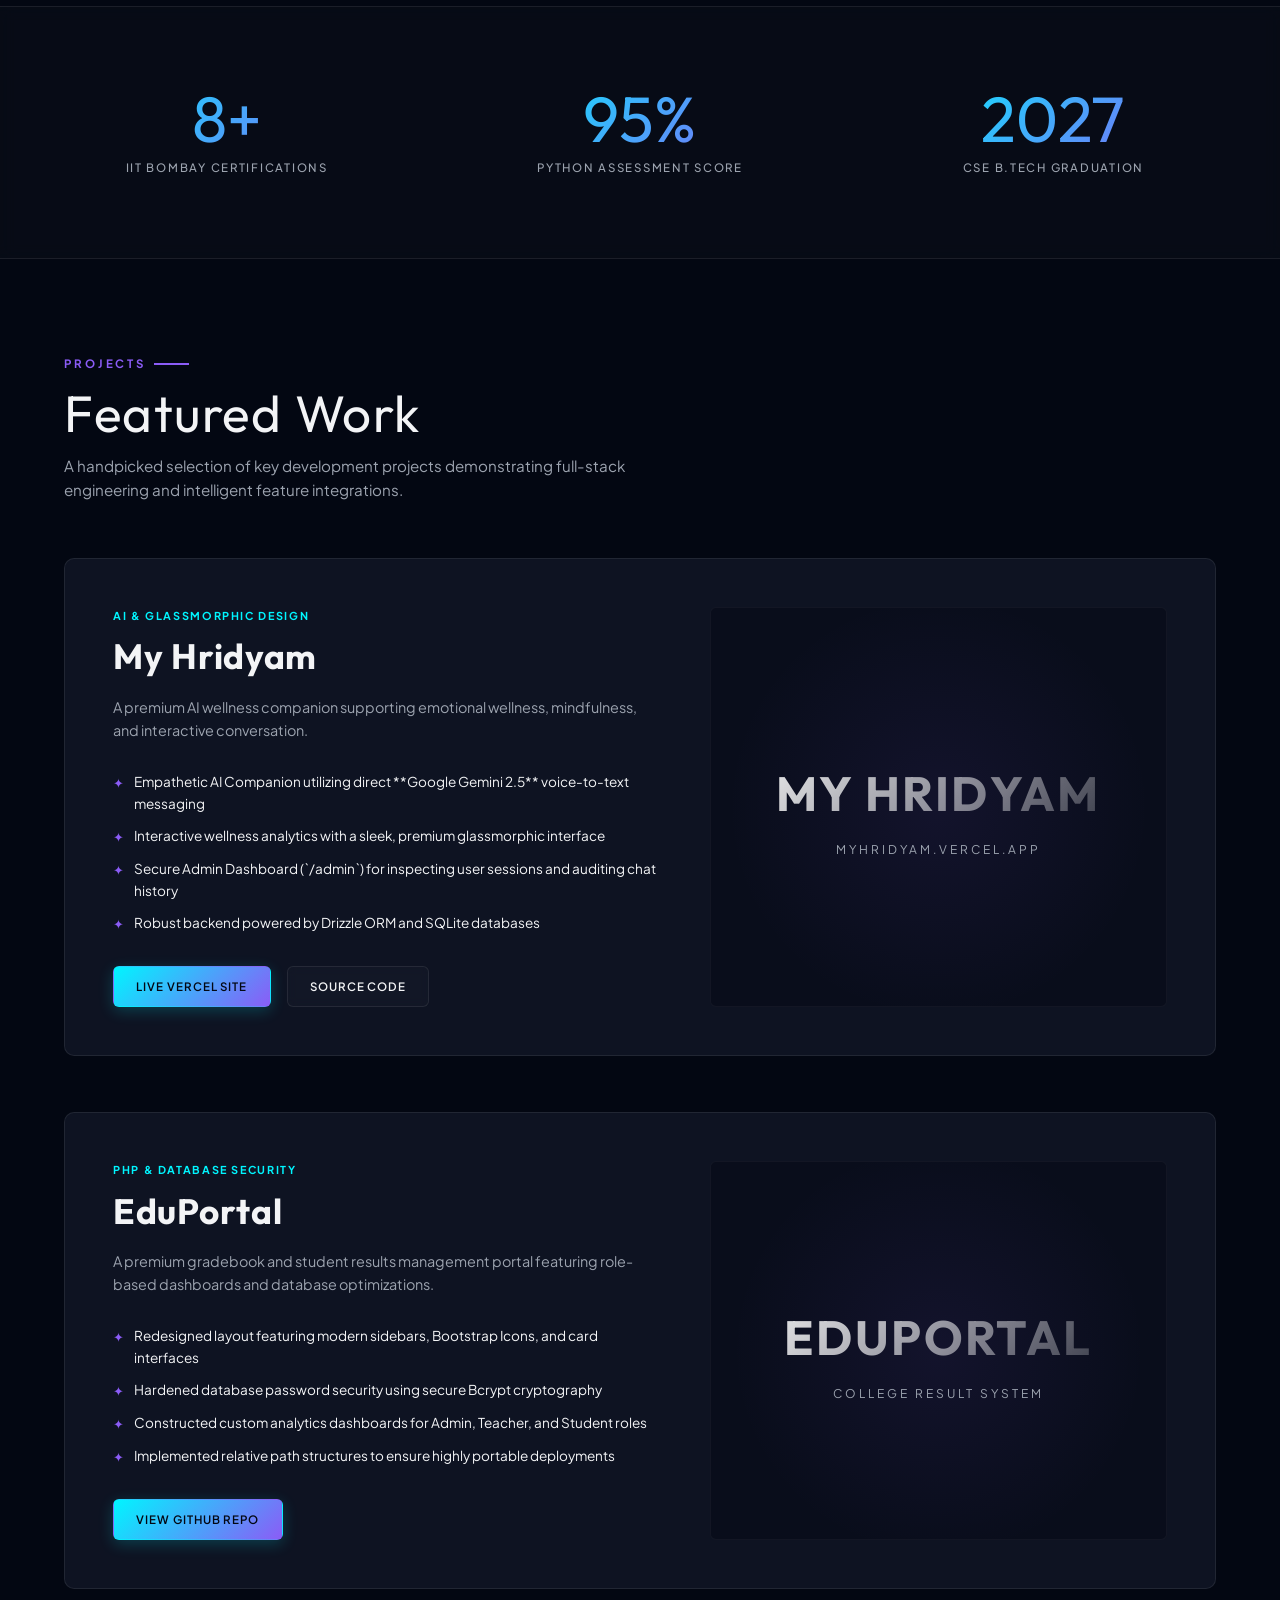
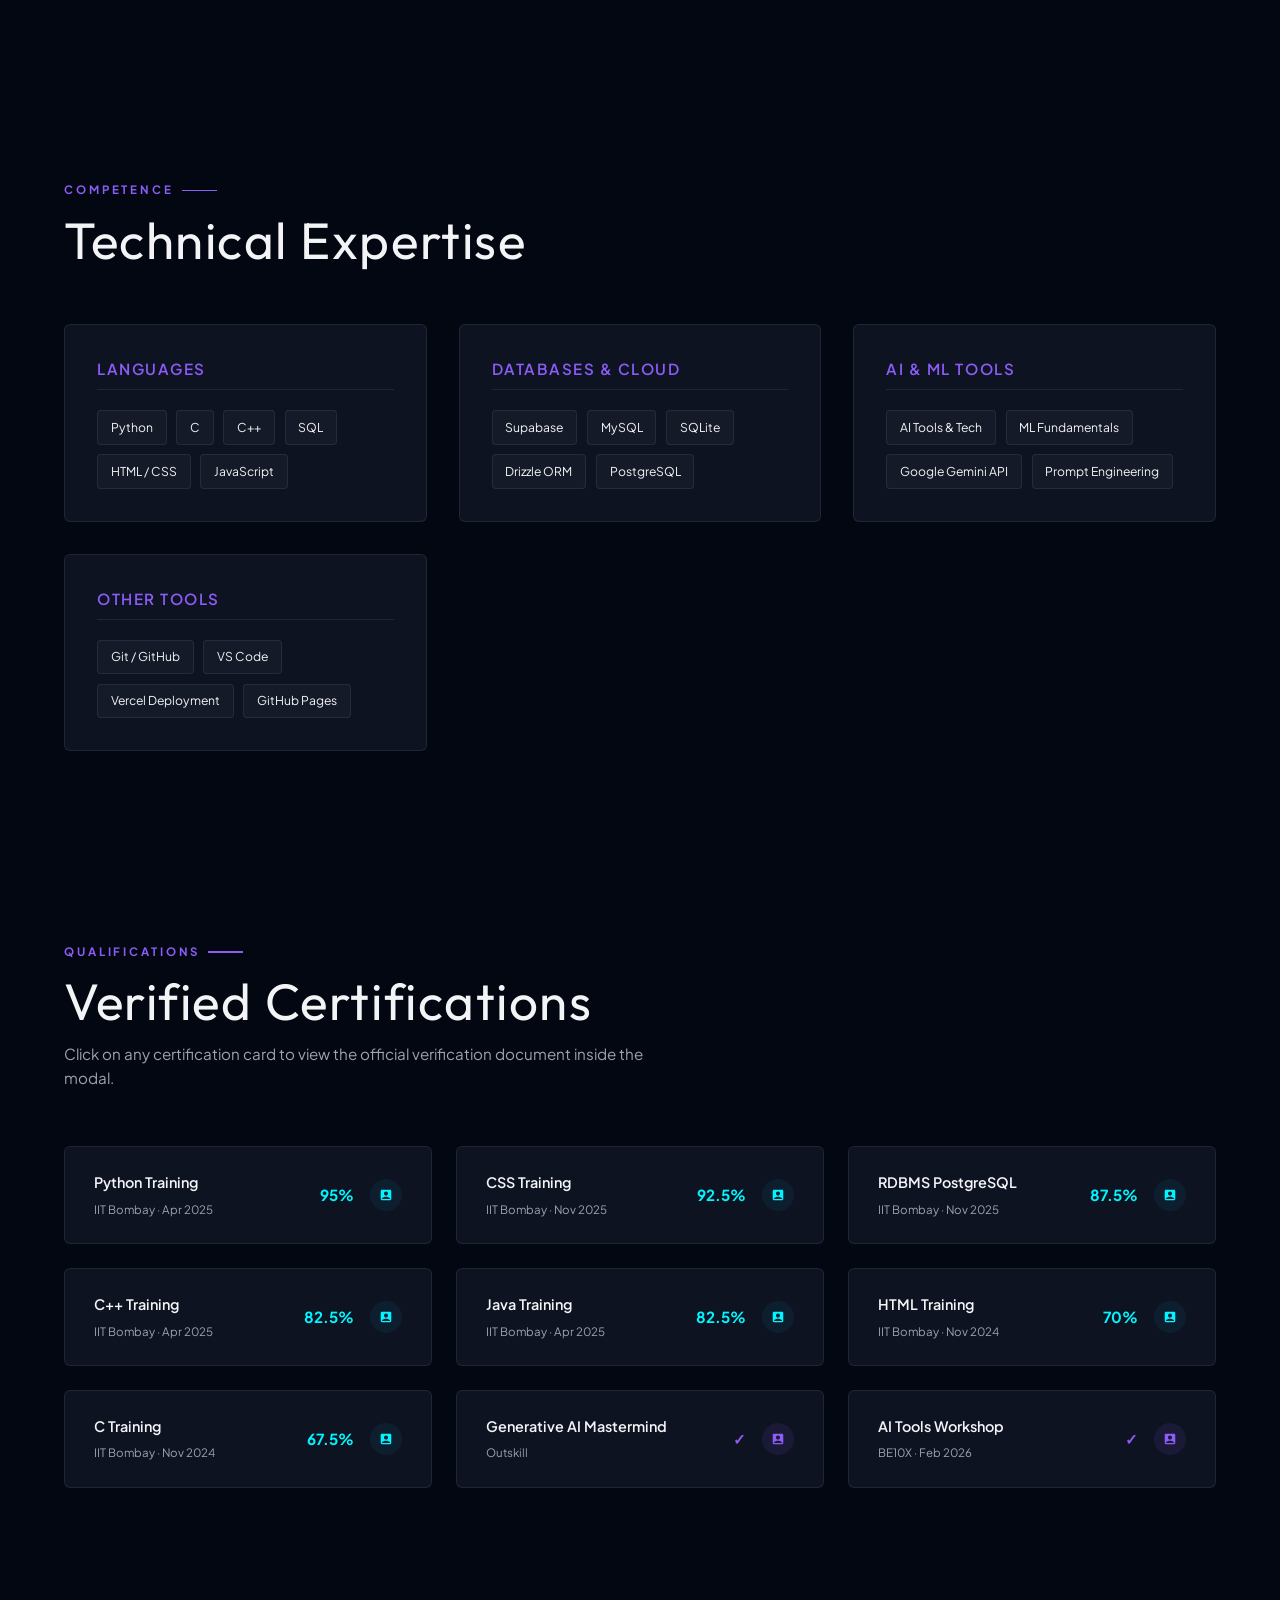
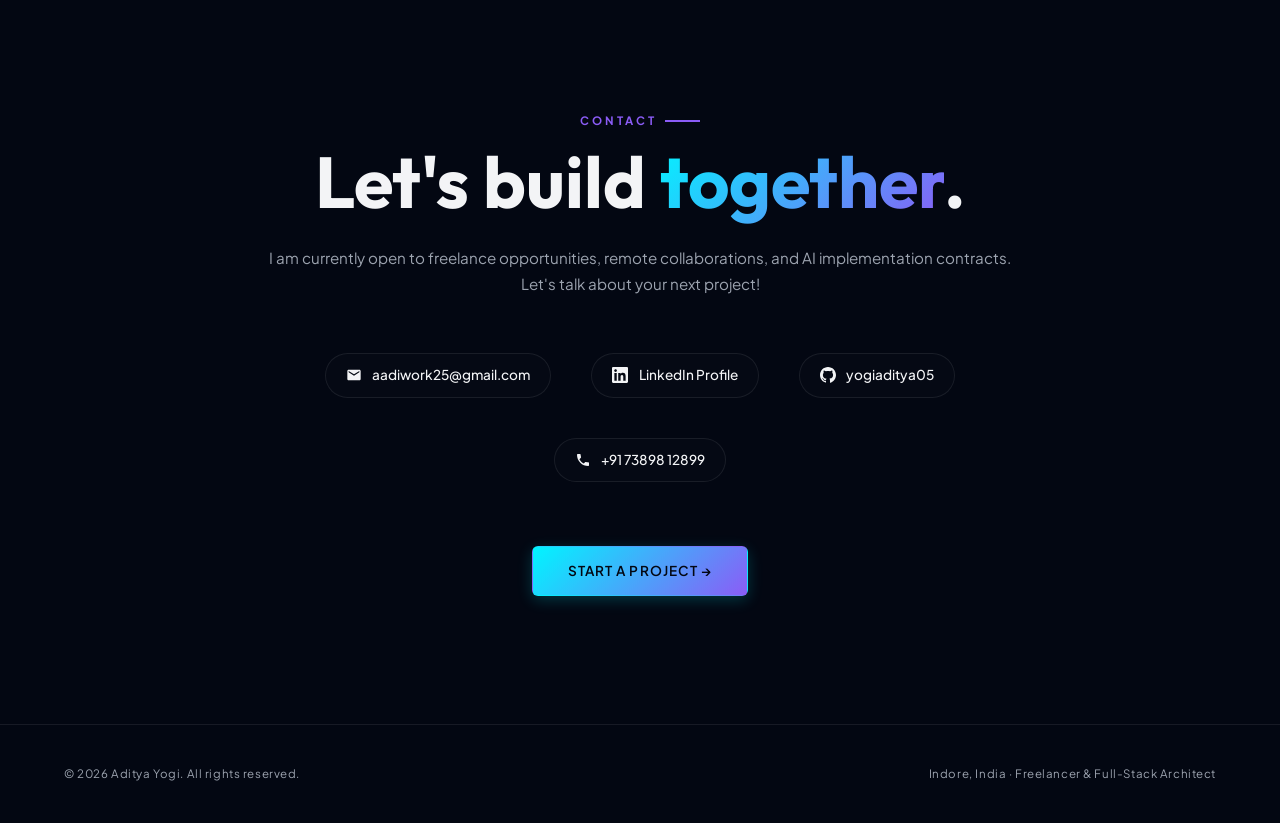
